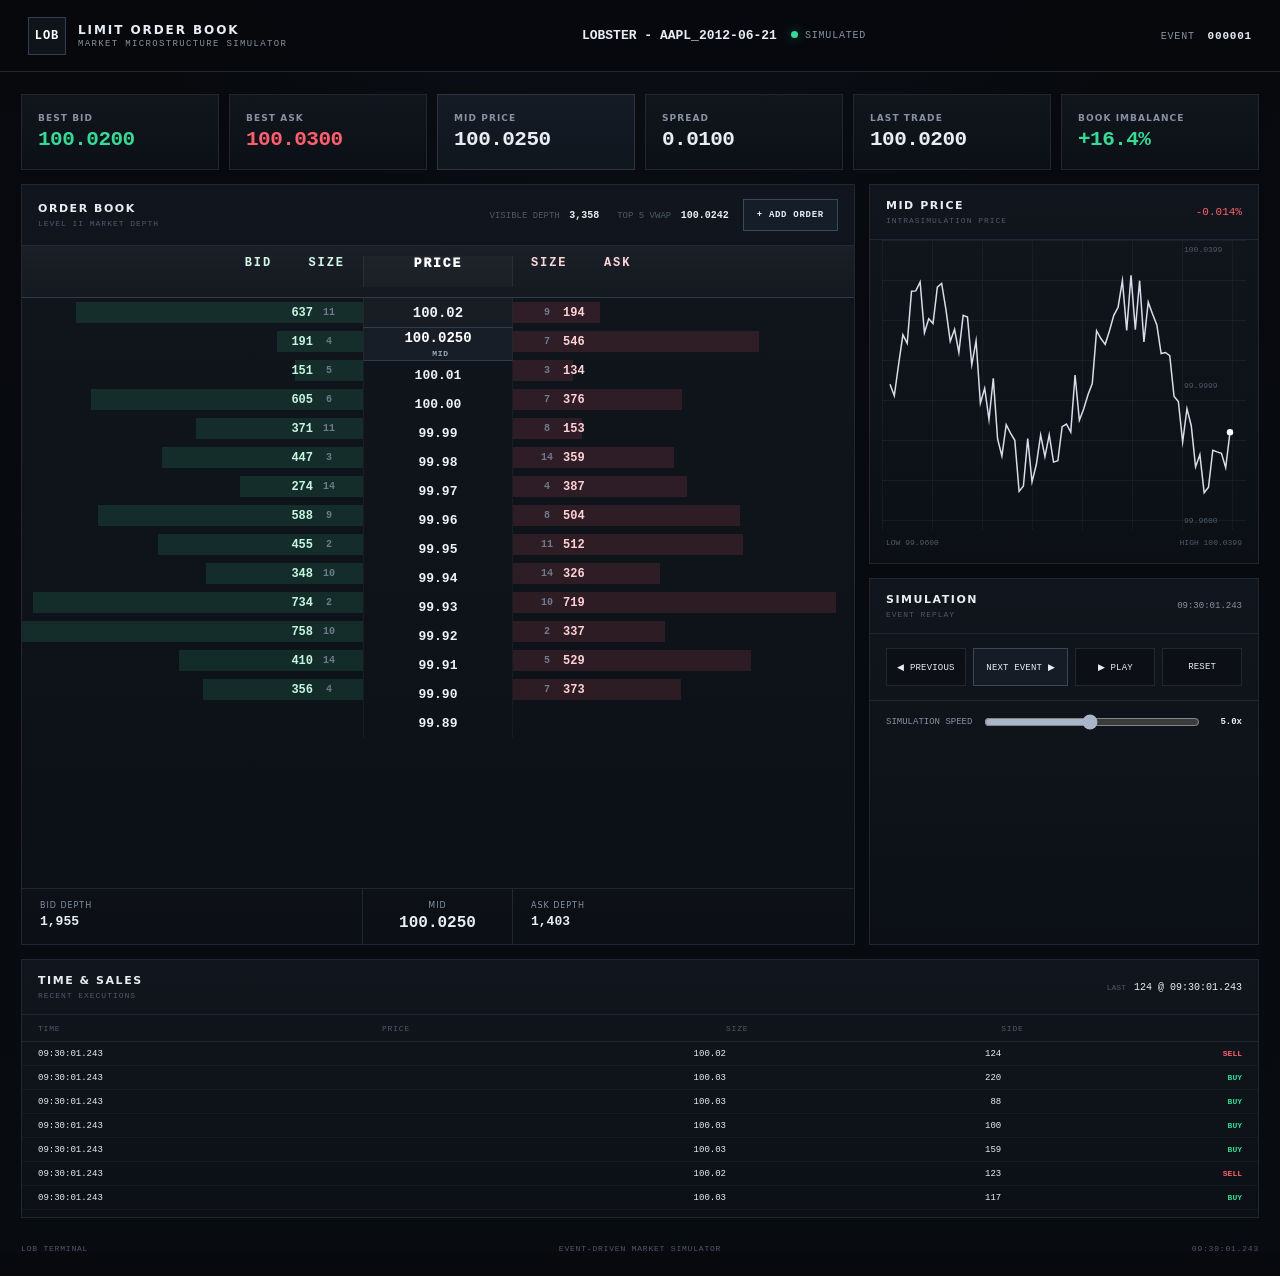
==== webSimulator/index.html @ 23d43f03 "update website" ====
<!DOCTYPE html>
<html lang="en">
<head>
  <meta charset="UTF-8">
  <meta name="viewport" content="width=device-width, initial-scale=1.0">
  <title>LOB Terminal</title>
  <link rel="stylesheet" href="style.css">
</head>
<body>
<div class="app-shell">
  <header class="topbar">
    <div class="brand-block">
      <div class="brand-mark">LOB</div>
      <div>
        <div class="brand-title">LIMIT ORDER BOOK</div>
        <div class="brand-subtitle">MARKET MICROSTRUCTURE SIMULATOR</div>
      </div>
    </div>
    <div class="market-selector">
      <span class="market-symbol">LOBSTER - AAPL_2012-06-21</span>
      <span class="market-status"><span class="status-dot"></span>SIMULATED</span>
    </div>
    <div class="top-actions">
      <span class="event-indicator">EVENT <strong id="eventId">000001</strong></span>
    </div>
  </header>

  <main class="main-grid">
    <section class="hero-metrics">
      <div class="metric-card"><span class="metric-label">BEST BID</span><strong id="bestBid" class="bid-text">--</strong></div>
      <div class="metric-card"><span class="metric-label">BEST ASK</span><strong id="bestAsk" class="ask-text">--</strong></div>
      <div class="metric-card featured"><span class="metric-label">MID PRICE</span><strong id="midPrice">--</strong></div>
      <div class="metric-card"><span class="metric-label">SPREAD</span><strong id="spread">--</strong></div>
      <div class="metric-card"><span class="metric-label">LAST TRADE</span><strong id="lastTrade">--</strong></div>
      <div class="metric-card"><span class="metric-label">BOOK IMBALANCE</span><strong id="imbalance">--</strong></div>
    </section>

    <section class="book-panel panel">
      <div class="panel-header">
        <div>
          <h2>ORDER BOOK</h2>
          <span class="panel-caption">LEVEL II MARKET DEPTH</span>
        </div>
        <div class="book-header-actions">
          <div class="book-stats">
            <span>VISIBLE DEPTH <strong id="visibleDepth">--</strong></span>
            <span>TOP 5 VWAP <strong id="vwap">--</strong></span>
          </div>
          <button id="addOrderBtn" class="add-order-button" type="button">+ ADD ORDER</button>
        </div>
        <div id="orderForm" class="order-form hidden">
          <div class="order-form-header">
            <div>
              <h3>ADD LIMIT ORDER</h3>
              <span>PLACE A USER ORDER INTO THE BOOK</span>
            </div>
            <button id="closeOrderForm" class="close-order-button" type="button">×</button>
          </div>

          <div class="order-form-controls">
            <div class="order-side-toggle">
              <button id="buyOrderBtn" class="order-side-button buy active" type="button">BUY</button>
              <button id="sellOrderBtn" class="order-side-button sell" type="button">SELL</button>
            </div>

            <label class="order-field">
              <span>PRICE</span>
              <input id="orderPrice" type="number" min="0.01" step="0.01" placeholder="100.02">
            </label>

            <label class="order-field">
              <span>SIZE</span>
              <input id="orderSize" type="number" min="1" step="1" placeholder="100">
            </label>

            <button id="submitOrderBtn" class="submit-order-button buy" type="button">PLACE BUY ORDER</button>
          </div>

          <div id="orderFormMessage" class="order-form-message"></div>
        </div>
      </div>

      <div class="book-header-row">
        <div class="depth-header">BID&nbsp;&nbsp;&nbsp;&nbsp;SIZE</div>
        <div>PRICE</div>
        <div class="ask-header">SIZE&nbsp;&nbsp;&nbsp;&nbsp;ASK</div>
      </div>

      <div class="book-wrap">
        <div id="bidBook" class="book-side bid-side"></div>
        <div id="priceBook" class="price-column"></div>
        <div id="askBook" class="book-side ask-side"></div>
      </div>

      <div class="book-footer">
        <div><span>BID DEPTH</span><strong id="bidDepth">--</strong></div>
        <div class="mid-footer"><span>MID</span><strong id="bookMid">--</strong></div>
        <div><span>ASK DEPTH</span><strong id="askDepth">--</strong></div>
      </div>
    </section>

    <aside class="side-column">
      <section class="chart-panel panel">
        <div class="panel-header">
          <div>
            <h2>MID PRICE</h2>
            <span class="panel-caption">INTRASIMULATION PRICE</span>
          </div>
          <strong id="chartChange" class="chart-change">--</strong>
        </div>
        <div class="chart-area">
          <canvas id="priceChart"></canvas>
          <div id="yLabels" class="chart-y-labels"></div>
        </div>
        <div class="chart-footer">
          <span id="chartLow">LOW --</span>
          <span id="chartHigh">HIGH --</span>
        </div>
      </section>

      <section class="controls-panel panel">
        <div class="panel-header">
          <div>
            <h2>SIMULATION</h2>
            <span class="panel-caption">EVENT REPLAY</span>
          </div>
          <span id="simTime" class="sim-time">--:--:--.---</span>
        </div>
        <div class="control-row">
          <button id="previousEvent" class="control-btn">◀ PREVIOUS</button>
          <button id="nextEvent" class="control-btn primary">NEXT EVENT ▶</button>
          <button id="playButton" class="control-btn">▶ PLAY</button>
          <button id="resetButton" class="control-btn">RESET</button>
        </div>
        <div class="speed-row">
          <span>SIMULATION SPEED</span>
          <input id="speedSlider" type="range" min="0.25" max="10" step="0.25" value="5">
          <strong id="speedValue">5.0x</strong>
        </div>
      </section>
    </aside>

    <section class="tape-panel panel">
      <div class="panel-header">
        <div>
          <h2>TIME &amp; SALES</h2>
          <span class="panel-caption">RECENT EXECUTIONS</span>
        </div>
        <div class="last-trade"><span>LAST</span><strong id="lastTradeSize">--</strong></div>
      </div>
      <div class="tape-head"><span>TIME</span><span>PRICE</span><span>SIZE</span><span>SIDE</span></div>
      <div id="tapeBody" class="tape-body"></div>
    </section>
  </main>

  <footer class="footer">
    <span>LOB TERMINAL</span>
    <span>EVENT-DRIVEN MARKET SIMULATOR</span>
    <span id="footerTime">--</span>
  </footer>
</div>
<script src="app.js"></script>
</body>
</html>
---- webSimulator/style.css ----
:root{
  --bg:#07090d;--panel:#0d1118;--panel-2:#10151d;--border:#202733;--text:#e8edf4;--muted:#8791a2;--faint:#4f5968;
  --green:#38d996;--green-soft:rgba(56,217,150,.12);--red:#ff5f6d;--red-soft:rgba(255,95,109,.12);
  --font-ui:Inter,system-ui,-apple-system,BlinkMacSystemFont,"Segoe UI",sans-serif;--font-mono:"JetBrains Mono",Consolas,monospace;
}
*{box-sizing:border-box}html,body{min-height:100%}body{margin:0;background:var(--bg);color:var(--text);font-family:var(--font-ui)}button,input{font:inherit}button{cursor:pointer;color:inherit}
.app-shell{min-height:100vh;background:radial-gradient(circle at 50% -20%,rgba(75,105,145,.10),transparent 35%),linear-gradient(180deg,#07090d 0%,#080b10 100%)}
.topbar{height:72px;border-bottom:1px solid var(--border);display:flex;align-items:center;justify-content:space-between;padding:0 28px;background:rgba(7,9,13,.94);backdrop-filter:blur(16px);position:sticky;top:0;z-index:20}
.brand-block,.market-selector,.top-actions{display:flex;align-items:center}.brand-block{gap:12px}.brand-mark{width:38px;height:38px;border:1px solid #334052;display:grid;place-items:center;color:#fff;font-family:var(--font-mono);font-size:12px;font-weight:700;letter-spacing:.08em;background:#0f141b}
.brand-title{font-size:12px;font-weight:750;letter-spacing:.16em}.brand-subtitle{color:var(--muted);font-family:var(--font-mono);font-size:9px;letter-spacing:.15em;margin-top:2px}.market-selector{gap:14px}.market-symbol{font-family:var(--font-mono);font-size:13px;font-weight:650}.market-status{font:10px var(--font-mono);color:var(--muted);letter-spacing:.08em}.status-dot{width:7px;height:7px;display:inline-block;border-radius:50%;background:var(--green);margin-right:7px;box-shadow:0 0 12px rgba(56,217,150,.45)}
.event-indicator{font:10px var(--font-mono);color:var(--muted);letter-spacing:.08em}.event-indicator strong{color:var(--text);margin-left:6px;font-size:11px}
.main-grid{width:min(1660px,calc(100% - 42px));margin:22px auto 26px;display:grid;grid-template-columns:minmax(0,1.65fr) minmax(390px,.75fr);gap:14px}.hero-metrics{grid-column:1/-1;display:grid;grid-template-columns:repeat(6,1fr);gap:10px}
.panel,.metric-card{background:linear-gradient(180deg,rgba(17,22,30,.98),rgba(12,16,22,.98));border:1px solid var(--border)}.metric-card{min-height:76px;padding:13px 16px;display:flex;flex-direction:column;justify-content:center}.metric-card.featured{background:linear-gradient(180deg,#141b25,#10161e);border-color:#2b3544}
.metric-label{font-size:9px;color:var(--muted);letter-spacing:.12em;font-weight:650}.metric-card strong{font:700 21px var(--font-mono);margin-top:5px;letter-spacing:-.025em}.bid-text{color:var(--green)}.ask-text{color:var(--red)}
.panel-header{padding:14px 16px;border-bottom:1px solid var(--border);display:flex;align-items:center;justify-content:space-between}.panel-header h2{margin:0;font-size:11px;font-weight:750;letter-spacing:.14em}.panel-caption{display:block;color:var(--faint);font:8px var(--font-mono);letter-spacing:.12em;margin-top:4px}
.book-panel{min-height:720px}.book-stats{display:flex;gap:18px;font:9px var(--font-mono);color:var(--faint)}.book-stats strong{color:var(--text);font-size:10px;margin-left:4px}.book-header-row{display:grid;grid-template-columns:1fr 150px 1fr;padding:10px 18px;color:var(--faint);font:9px var(--font-mono);letter-spacing:.12em;text-align:center}.depth-header{text-align:right;padding-right:18px}.ask-header{text-align:left;padding-left:18px}
.book-wrap{display:grid;grid-template-columns:1fr 150px 1fr;height:590px;overflow:hidden}.book-side,.price-column{display:flex;flex-direction:column}.book-row,.price-row{height:29px;display:grid;align-items:center;font-family:var(--font-mono);font-size:12px;font-weight:650;position:relative}.book-row{grid-template-columns:1fr 32px;padding:0 18px}.ask-side .book-row{grid-template-columns:32px 1fr;padding:0 18px}.book-row .volume,.book-row .count,.price-row{z-index:2}.book-row .bar{position:absolute;top:4px;bottom:4px;opacity:.13}.bid-side .bar{right:0;background:var(--green)}.ask-side .bar{left:0;background:var(--red)}.bid-side .volume{color:#c6f5df;text-align:right;font-weight:750}.ask-side .volume{color:#ffd1d5;text-align:left;font-weight:750}.bid-side .count,.ask-side .count{color:#6f7a8b;font-size:10px;text-align:center}.price-row{grid-template-columns:1fr;text-align:center;border-left:1px solid rgba(255,255,255,.045);border-right:1px solid rgba(255,255,255,.045);color:#eef2f7;font-size:13px;font-weight:800}.price-row.inside{background:rgba(255,255,255,.035);font-size:14px}.price-row.mid{height:34px;background:#171e28;border-top:1px solid #303b4c;border-bottom:1px solid #303b4c;color:#fff;font-size:14px}.mid-price-tag{color:#9ba6b8;font-size:8px;margin-left:5px;letter-spacing:.08em}
.book-footer{display:grid;grid-template-columns:1fr 150px 1fr;border-top:1px solid var(--border)}.book-footer>div{padding:12px 18px;display:flex;flex-direction:column;gap:4px;border-right:1px solid var(--border)}.book-footer>div:last-child{border:0}.book-footer span{font-size:8px;color:var(--muted);letter-spacing:.12em}.book-footer strong{font:700 13px var(--font-mono)}.mid-footer{text-align:center;align-items:center}.mid-footer strong{font-size:16px}
.side-column{display:grid;grid-template-rows:380px auto;gap:14px}.chart-area{height:290px;position:relative;background-image:linear-gradient(rgba(255,255,255,.045) 1px,transparent 1px),linear-gradient(90deg,rgba(255,255,255,.045) 1px,transparent 1px);background-size:50px 40px;margin:0 12px}.chart-area canvas{width:100%;height:100%;display:block}.chart-y-labels{position:absolute;right:0;top:5px;bottom:5px;width:62px;display:flex;flex-direction:column;justify-content:space-between;color:var(--faint);font:8px var(--font-mono);pointer-events:none}.chart-footer{padding:8px 16px 11px;display:flex;justify-content:space-between;color:var(--faint);font:8px var(--font-mono)}.chart-change{font:11px var(--font-mono)}
.controls-panel .control-row{padding:14px 16px;display:grid;grid-template-columns:1fr 1.2fr 1fr 1fr;gap:7px}.control-btn{height:38px;padding:0 10px;border:1px solid var(--border);background:#0c1016;font:9px var(--font-mono);letter-spacing:.02em}.control-btn.primary{border-color:#3a4658;background:#151c26}.control-btn:hover{background:#151b24}.speed-row{padding:11px 16px 14px;display:flex;align-items:center;gap:10px;border-top:1px solid var(--border);font:9px var(--font-mono);color:var(--muted)}.speed-row input{flex:1;accent-color:#a9b5c8}.speed-row strong{color:var(--text);width:30px;text-align:right}.sim-time{font:9px var(--font-mono);color:var(--muted)}
.tape-panel{grid-column:1/-1;overflow:hidden}.tape-head,.tape-row{display:grid;grid-template-columns:1fr 1fr .8fr .7fr;padding:0 16px;align-items:center}.tape-head{height:27px;color:var(--faint);font:8px var(--font-mono);letter-spacing:.1em;border-bottom:1px solid var(--border)}.tape-body{height:175px;overflow:hidden}.tape-row{height:24px;font:9px var(--font-mono);border-bottom:1px solid rgba(255,255,255,.035)}.tape-row span:nth-child(2),.tape-row span:nth-child(3),.tape-row span:nth-child(4){text-align:right}.tape-side{font-size:8px;font-weight:700}.trade-up{color:var(--green)}.trade-down{color:var(--red)}.last-trade{display:flex;align-items:center;gap:8px;font:8px var(--font-mono);color:var(--faint)}.last-trade strong{font:10px var(--font-mono);color:var(--text)}
.footer{width:min(1660px,calc(100% - 42px));margin:0 auto 22px;display:flex;justify-content:space-between;color:var(--faint);font:8px var(--font-mono);letter-spacing:.1em}
@media(max-width:1100px){.main-grid{grid-template-columns:1fr}.side-column{grid-column:1}.book-panel{grid-column:1}.hero-metrics{grid-template-columns:repeat(3,1fr)}.market-selector{display:none}.tape-panel{grid-column:1/-1}}@media(max-width:720px){.topbar{padding:0 13px}.top-actions{display:none}.main-grid{width:calc(100% - 18px);margin-top:9px}.hero-metrics{grid-template-columns:repeat(2,1fr)}.book-wrap{grid-template-columns:1fr 110px 1fr;height:510px}.book-header-row{grid-template-columns:1fr 110px 1fr}.book-footer{grid-template-columns:1fr 110px 1fr}.book-stats{display:none}.side-column{grid-template-rows:auto auto}.controls-panel .control-row{grid-template-columns:1fr 1fr}.footer{width:calc(100% - 18px);gap:8px;flex-wrap:wrap}.brand-subtitle{display:none}}


/* =========================
   USER ORDER ENTRY
   ========================= */
.book-header-actions{display:flex;align-items:center;gap:14px}.add-order-button{height:32px;padding:0 13px;border:1px solid #3b495b;background:#151d28;color:#e8edf4;font-family:var(--font-mono);font-size:9px;font-weight:850;letter-spacing:.08em}.add-order-button:hover{background:#1b2633;border-color:#5a6a7e}.order-form{border-bottom:1px solid var(--border);background:#0b1017}.order-form.hidden{display:none}.order-form-header{display:flex;align-items:center;justify-content:space-between;padding:12px 16px;border-bottom:1px solid rgba(255,255,255,.04)}.order-form-header h3{margin:0;color:#f0f3f7;font-family:var(--font-mono);font-size:10px;font-weight:850;letter-spacing:.14em}.order-form-header span{display:block;margin-top:4px;color:var(--faint);font-family:var(--font-mono);font-size:7px;letter-spacing:.1em}.close-order-button{width:28px;height:28px;border:1px solid var(--border);background:#0c1016;color:var(--muted);font-size:18px;line-height:1}.close-order-button:hover{background:#151b24;color:var(--text)}.order-form-controls{display:grid;grid-template-columns:1.2fr .9fr .9fr 1.35fr;align-items:end;gap:8px;padding:12px 16px}.order-side-toggle{display:grid;grid-template-columns:1fr 1fr;gap:6px}.order-side-button{height:38px;border:1px solid var(--border);background:#0c1016;font-family:var(--font-mono);font-size:8px;font-weight:850;letter-spacing:.05em}.order-side-button.buy.active{color:var(--green);border-color:rgba(56,217,150,.4);background:rgba(56,217,150,.08)}.order-side-button.sell.active{color:var(--red);border-color:rgba(255,95,109,.4);background:rgba(255,95,109,.08)}.order-field{display:flex;flex-direction:column;gap:5px}.order-field span{color:var(--muted);font-family:var(--font-mono);font-size:7px;font-weight:750;letter-spacing:.12em}.order-field input{height:38px;width:100%;padding:0 10px;border:1px solid var(--border);background:#080c12;color:var(--text);font-family:var(--font-mono);font-size:11px;font-weight:700;outline:none}.order-field input:focus{border-color:#4a596d}.order-field input::placeholder{color:#4d5867}.submit-order-button{height:38px;border:1px solid var(--border);font-family:var(--font-mono);font-size:8px;font-weight:850;letter-spacing:.07em}.submit-order-button.buy{color:var(--green);border-color:rgba(56,217,150,.35);background:rgba(56,217,150,.07)}.submit-order-button.sell{color:var(--red);border-color:rgba(255,95,109,.35);background:rgba(255,95,109,.07)}.submit-order-button:hover{filter:brightness(1.15)}.order-form-message{min-height:22px;padding:0 16px 10px;font-family:var(--font-mono);font-size:8px}.order-form-message.error{color:var(--red)}.order-form-message.success{color:var(--green)}

/* =========================
   ORDER BOOK SCROLLBAR
   ========================= */
.book-wrap{overflow-y:auto;overflow-x:hidden;scrollbar-width:thin;scrollbar-color:#3b4655 #090d13}.book-wrap::-webkit-scrollbar{width:7px}.book-wrap::-webkit-scrollbar-track{background:#090d13}.book-wrap::-webkit-scrollbar-thumb{background:#3b4655;border-radius:4px}.book-wrap::-webkit-scrollbar-thumb:hover{background:#566477}

/* stronger order-book headings */
.book-header-row{min-height:52px;background:linear-gradient(180deg,rgba(255,255,255,.045),rgba(255,255,255,.018));border-bottom:1px solid #303a49;color:#d7dee8;font-size:12px;font-weight:900;letter-spacing:.16em;text-shadow:0 0 8px rgba(255,255,255,.08)}.book-header-row>div:nth-child(2){color:#fff;font-size:13px;font-weight:950;background:rgba(255,255,255,.025);border-left:1px solid rgba(255,255,255,.055);border-right:1px solid rgba(255,255,255,.055)}.depth-header{color:#d5f7e8;font-weight:900}.ask-header{color:#ffd7da;font-weight:900}
@media(max-width:720px){.book-header-actions{gap:7px}.book-stats{display:none}.order-form-controls{grid-template-columns:1fr 1fr}.submit-order-button{grid-column:1/-1}.book-wrap{height:510px}}
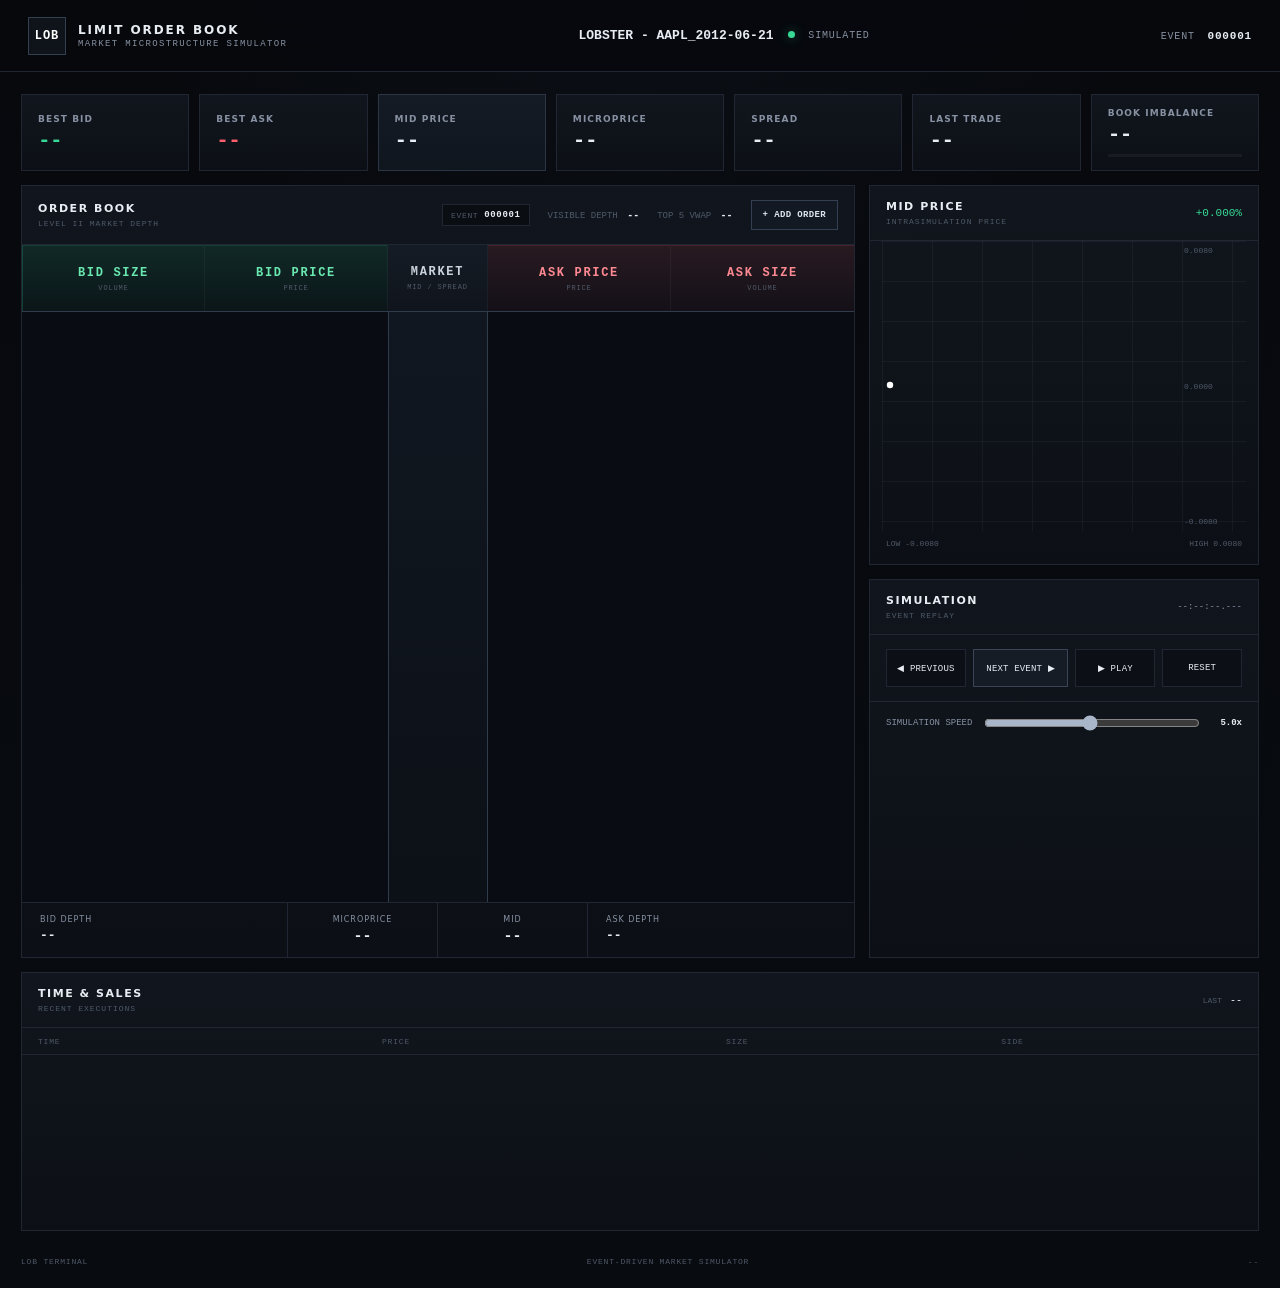
==== commit 00c2d670: "update web simulator" ====
--- a/webSimulator/index.html
+++ b/webSimulator/index.html
@@ -1,164 +1,776 @@
 <!DOCTYPE html>
 <html lang="en">
+
 <head>
-  <meta charset="UTF-8">
-  <meta name="viewport" content="width=device-width, initial-scale=1.0">
-  <title>LOB Terminal</title>
-  <link rel="stylesheet" href="style.css">
+    <meta charset="UTF-8">
+    <meta name="viewport" content="width=device-width, initial-scale=1.0">
+
+    <title>LOB Terminal</title>
+
+    <link rel="stylesheet" href="style.css">
 </head>
+
 <body>
+
 <div class="app-shell">
-  <header class="topbar">
-    <div class="brand-block">
-      <div class="brand-mark">LOB</div>
-      <div>
-        <div class="brand-title">LIMIT ORDER BOOK</div>
-        <div class="brand-subtitle">MARKET MICROSTRUCTURE SIMULATOR</div>
-      </div>
-    </div>
-    <div class="market-selector">
-      <span class="market-symbol">LOBSTER - AAPL_2012-06-21</span>
-      <span class="market-status"><span class="status-dot"></span>SIMULATED</span>
-    </div>
-    <div class="top-actions">
-      <span class="event-indicator">EVENT <strong id="eventId">000001</strong></span>
-    </div>
-  </header>
-
-  <main class="main-grid">
-    <section class="hero-metrics">
-      <div class="metric-card"><span class="metric-label">BEST BID</span><strong id="bestBid" class="bid-text">--</strong></div>
-      <div class="metric-card"><span class="metric-label">BEST ASK</span><strong id="bestAsk" class="ask-text">--</strong></div>
-      <div class="metric-card featured"><span class="metric-label">MID PRICE</span><strong id="midPrice">--</strong></div>
-      <div class="metric-card"><span class="metric-label">SPREAD</span><strong id="spread">--</strong></div>
-      <div class="metric-card"><span class="metric-label">LAST TRADE</span><strong id="lastTrade">--</strong></div>
-      <div class="metric-card"><span class="metric-label">BOOK IMBALANCE</span><strong id="imbalance">--</strong></div>
-    </section>
-
-    <section class="book-panel panel">
-      <div class="panel-header">
-        <div>
-          <h2>ORDER BOOK</h2>
-          <span class="panel-caption">LEVEL II MARKET DEPTH</span>
+
+    <!-- =========================
+         TOP BAR
+    ========================== -->
+
+    <header class="topbar">
+
+        <div class="brand-block">
+
+            <div class="brand-mark">
+                LOB
+            </div>
+
+            <div>
+                <div class="brand-title">
+                    LIMIT ORDER BOOK
+                </div>
+
+                <div class="brand-subtitle">
+                    MARKET MICROSTRUCTURE SIMULATOR
+                </div>
+            </div>
+
         </div>
-        <div class="book-header-actions">
-          <div class="book-stats">
-            <span>VISIBLE DEPTH <strong id="visibleDepth">--</strong></span>
-            <span>TOP 5 VWAP <strong id="vwap">--</strong></span>
-          </div>
-          <button id="addOrderBtn" class="add-order-button" type="button">+ ADD ORDER</button>
+
+
+        <div class="market-selector">
+
+            <span class="market-symbol">
+                LOBSTER - AAPL_2012-06-21
+            </span>
+
+            <span class="market-status">
+                <span class="status-dot"></span>
+                SIMULATED
+            </span>
+
         </div>
-        <div id="orderForm" class="order-form hidden">
-          <div class="order-form-header">
-            <div>
-              <h3>ADD LIMIT ORDER</h3>
-              <span>PLACE A USER ORDER INTO THE BOOK</span>
-            </div>
-            <button id="closeOrderForm" class="close-order-button" type="button">×</button>
-          </div>
-
-          <div class="order-form-controls">
-            <div class="order-side-toggle">
-              <button id="buyOrderBtn" class="order-side-button buy active" type="button">BUY</button>
-              <button id="sellOrderBtn" class="order-side-button sell" type="button">SELL</button>
-            </div>
-
-            <label class="order-field">
-              <span>PRICE</span>
-              <input id="orderPrice" type="number" min="0.01" step="0.01" placeholder="100.02">
-            </label>
-
-            <label class="order-field">
-              <span>SIZE</span>
-              <input id="orderSize" type="number" min="1" step="1" placeholder="100">
-            </label>
-
-            <button id="submitOrderBtn" class="submit-order-button buy" type="button">PLACE BUY ORDER</button>
-          </div>
-
-          <div id="orderFormMessage" class="order-form-message"></div>
+
+
+        <div class="top-actions">
+
+            <span class="event-indicator">
+                EVENT
+                <strong id="eventId">000001</strong>
+            </span>
+
         </div>
-      </div>
-
-      <div class="book-header-row">
-        <div class="depth-header">BID&nbsp;&nbsp;&nbsp;&nbsp;SIZE</div>
-        <div>PRICE</div>
-        <div class="ask-header">SIZE&nbsp;&nbsp;&nbsp;&nbsp;ASK</div>
-      </div>
-
-      <div class="book-wrap">
-        <div id="bidBook" class="book-side bid-side"></div>
-        <div id="priceBook" class="price-column"></div>
-        <div id="askBook" class="book-side ask-side"></div>
-      </div>
-
-      <div class="book-footer">
-        <div><span>BID DEPTH</span><strong id="bidDepth">--</strong></div>
-        <div class="mid-footer"><span>MID</span><strong id="bookMid">--</strong></div>
-        <div><span>ASK DEPTH</span><strong id="askDepth">--</strong></div>
-      </div>
-    </section>
-
-    <aside class="side-column">
-      <section class="chart-panel panel">
-        <div class="panel-header">
-          <div>
-            <h2>MID PRICE</h2>
-            <span class="panel-caption">INTRASIMULATION PRICE</span>
-          </div>
-          <strong id="chartChange" class="chart-change">--</strong>
-        </div>
-        <div class="chart-area">
-          <canvas id="priceChart"></canvas>
-          <div id="yLabels" class="chart-y-labels"></div>
-        </div>
-        <div class="chart-footer">
-          <span id="chartLow">LOW --</span>
-          <span id="chartHigh">HIGH --</span>
-        </div>
-      </section>
-
-      <section class="controls-panel panel">
-        <div class="panel-header">
-          <div>
-            <h2>SIMULATION</h2>
-            <span class="panel-caption">EVENT REPLAY</span>
-          </div>
-          <span id="simTime" class="sim-time">--:--:--.---</span>
-        </div>
-        <div class="control-row">
-          <button id="previousEvent" class="control-btn">◀ PREVIOUS</button>
-          <button id="nextEvent" class="control-btn primary">NEXT EVENT ▶</button>
-          <button id="playButton" class="control-btn">▶ PLAY</button>
-          <button id="resetButton" class="control-btn">RESET</button>
-        </div>
-        <div class="speed-row">
-          <span>SIMULATION SPEED</span>
-          <input id="speedSlider" type="range" min="0.25" max="10" step="0.25" value="5">
-          <strong id="speedValue">5.0x</strong>
-        </div>
-      </section>
-    </aside>
-
-    <section class="tape-panel panel">
-      <div class="panel-header">
-        <div>
-          <h2>TIME &amp; SALES</h2>
-          <span class="panel-caption">RECENT EXECUTIONS</span>
-        </div>
-        <div class="last-trade"><span>LAST</span><strong id="lastTradeSize">--</strong></div>
-      </div>
-      <div class="tape-head"><span>TIME</span><span>PRICE</span><span>SIZE</span><span>SIDE</span></div>
-      <div id="tapeBody" class="tape-body"></div>
-    </section>
-  </main>
-
-  <footer class="footer">
-    <span>LOB TERMINAL</span>
-    <span>EVENT-DRIVEN MARKET SIMULATOR</span>
-    <span id="footerTime">--</span>
-  </footer>
+
+    </header>
+
+
+    <!-- =========================
+         MAIN CONTENT
+    ========================== -->
+
+    <main class="main-grid">
+
+
+        <!-- =========================
+             MARKET METRICS
+        ========================== -->
+
+        <section class="hero-metrics">
+
+            <div class="metric-card">
+
+                <span class="metric-label">
+                    BEST BID
+                </span>
+
+                <strong id="bestBid" class="bid-text">
+                    --
+                </strong>
+
+            </div>
+
+
+            <div class="metric-card">
+
+                <span class="metric-label">
+                    BEST ASK
+                </span>
+
+                <strong id="bestAsk" class="ask-text">
+                    --
+                </strong>
+
+            </div>
+
+
+            <div class="metric-card featured">
+
+                <span class="metric-label">
+                    MID PRICE
+                </span>
+
+                <strong id="midPrice">
+                    --
+                </strong>
+
+            </div>
+
+
+            <div class="metric-card">
+
+                <span class="metric-label">
+                    MICROPRICE
+                </span>
+
+                <strong id="microPrice">
+                    --
+                </strong>
+
+            </div>
+
+
+            <div class="metric-card">
+
+                <span class="metric-label">
+                    SPREAD
+                </span>
+
+                <strong id="spread">
+                    --
+                </strong>
+
+            </div>
+
+
+            <div class="metric-card">
+
+                <span class="metric-label">
+                    LAST TRADE
+                </span>
+
+                <strong id="lastTrade">
+                    --
+                </strong>
+
+            </div>
+
+
+            <div class="metric-card imbalance-card">
+
+                <span class="metric-label">
+                    BOOK IMBALANCE
+                </span>
+
+                <strong id="imbalance">
+                    --
+                </strong>
+
+                <div class="imbalance-bar">
+
+                    <div
+                        id="imbalanceBidBar"
+                        class="imbalance-bid-bar">
+                    </div>
+
+                    <div
+                        id="imbalanceAskBar"
+                        class="imbalance-ask-bar">
+                    </div>
+
+                </div>
+
+            </div>
+
+        </section>
+
+
+
+        <!-- =========================
+             ORDER BOOK
+        ========================== -->
+
+        <section class="book-panel panel">
+
+
+            <div class="panel-header">
+
+                <div>
+
+                    <h2>
+                        ORDER BOOK
+                    </h2>
+
+                    <span class="panel-caption">
+                        LEVEL II MARKET DEPTH
+                    </span>
+
+                </div>
+
+
+                <div class="book-header-actions">
+
+                    <div class="book-event-display">
+
+                        <span>
+                            EVENT
+                        </span>
+
+                        <strong id="bookEventId">
+                            000001
+                        </strong>
+
+                    </div>
+
+
+                    <div class="book-stats">
+
+                        <span>
+                            VISIBLE DEPTH
+                            <strong id="visibleDepth">
+                                --
+                            </strong>
+                        </span>
+
+                        <span>
+                            TOP 5 VWAP
+                            <strong id="vwap">
+                                --
+                            </strong>
+                        </span>
+
+                    </div>
+
+
+                    <button
+                        id="addOrderBtn"
+                        class="add-order-button"
+                        type="button">
+
+                        + ADD ORDER
+
+                    </button>
+
+                </div>
+
+
+
+                <!-- =========================
+                     ORDER FORM
+                ========================== -->
+
+                <div
+                    id="orderForm"
+                    class="order-form hidden">
+
+                    <div class="order-form-header">
+
+                        <div>
+
+                            <h3>
+                                ADD LIMIT ORDER
+                            </h3>
+
+                            <span>
+                                PLACE A USER ORDER INTO THE BOOK
+                            </span>
+
+                        </div>
+
+
+                        <button
+                            id="closeOrderForm"
+                            class="close-order-button"
+                            type="button">
+
+                            ×
+
+                        </button>
+
+                    </div>
+
+
+
+                    <div class="order-form-controls">
+
+                        <div class="order-side-toggle">
+
+                            <button
+                                id="buyOrderBtn"
+                                class="order-side-button buy active"
+                                type="button">
+
+                                BUY
+
+                            </button>
+
+
+                            <button
+                                id="sellOrderBtn"
+                                class="order-side-button sell"
+                                type="button">
+
+                                SELL
+
+                            </button>
+
+                        </div>
+
+
+                        <label class="order-field">
+
+                            <span>
+                                PRICE
+                            </span>
+
+                            <input
+                                id="orderPrice"
+                                type="number"
+                                min="0.01"
+                                step="0.01"
+                                placeholder="100.02">
+
+                        </label>
+
+
+                        <label class="order-field">
+
+                            <span>
+                                SIZE
+                            </span>
+
+                            <input
+                                id="orderSize"
+                                type="number"
+                                min="1"
+                                step="1"
+                                placeholder="100">
+
+                        </label>
+
+
+                        <button
+                            id="submitOrderBtn"
+                            class="submit-order-button buy"
+                            type="button">
+
+                            PLACE BUY ORDER
+
+                        </button>
+
+                    </div>
+
+
+                    <div
+                        id="orderFormMessage"
+                        class="order-form-message">
+                    </div>
+
+                </div>
+
+            </div>
+
+
+
+            <!-- =========================
+                 ORDER BOOK HEADERS
+            ========================== -->
+
+            <div class="book-header-row">
+
+                <div class="bid-head">
+                    <span>BID SIZE</span>
+                    <small>VOLUME</small>
+                </div>
+
+
+                <div class="bid-price-head">
+                    <span>BID PRICE</span>
+                    <small>PRICE</small>
+                </div>
+
+
+                <div class="market-head">
+                    <span>MARKET</span>
+                    <small>MID / SPREAD</small>
+                </div>
+
+
+                <div class="ask-price-head">
+                    <span>ASK PRICE</span>
+                    <small>PRICE</small>
+                </div>
+
+
+                <div class="ask-head">
+                    <span>ASK SIZE</span>
+                    <small>VOLUME</small>
+                </div>
+
+            </div>
+
+
+
+            <!-- =========================
+                 ORDER BOOK BODY
+            ========================== -->
+
+            <div class="book-wrap">
+
+                <div
+                    id="bidBook"
+                    class="book-side bid-side">
+                </div>
+
+
+                <div
+                    id="bidPriceBook"
+                    class="price-column bid-price-column">
+                </div>
+
+
+                <div
+                    id="marketColumn"
+                    class="market-column">
+                </div>
+
+
+                <div
+                    id="askPriceBook"
+                    class="price-column ask-price-column">
+                </div>
+
+
+                <div
+                    id="askBook"
+                    class="book-side ask-side">
+                </div>
+
+            </div>
+
+
+
+            <!-- =========================
+                 ORDER BOOK FOOTER
+            ========================== -->
+
+            <div class="book-footer">
+
+                <div>
+
+                    <span>
+                        BID DEPTH
+                    </span>
+
+                    <strong id="bidDepth">
+                        --
+                    </strong>
+
+                </div>
+
+
+                <div class="mid-footer">
+
+                    <span>
+                        MICROPRICE
+                    </span>
+
+                    <strong id="bookMicroPrice">
+                        --
+                    </strong>
+
+                </div>
+
+
+                <div class="mid-footer">
+
+                    <span>
+                        MID
+                    </span>
+
+                    <strong id="bookMid">
+                        --
+                    </strong>
+
+                </div>
+
+
+                <div>
+
+                    <span>
+                        ASK DEPTH
+                    </span>
+
+                    <strong id="askDepth">
+                        --
+                    </strong>
+
+                </div>
+
+            </div>
+
+        </section>
+
+
+
+        <!-- =========================
+             RIGHT SIDE
+        ========================== -->
+
+        <aside class="side-column">
+
+
+            <!-- =========================
+                 PRICE CHART
+            ========================== -->
+
+            <section class="chart-panel panel">
+
+                <div class="panel-header">
+
+                    <div>
+
+                        <h2>
+                            MID PRICE
+                        </h2>
+
+                        <span class="panel-caption">
+                            INTRASIMULATION PRICE
+                        </span>
+
+                    </div>
+
+
+                    <strong
+                        id="chartChange"
+                        class="chart-change">
+
+                        --
+
+                    </strong>
+
+                </div>
+
+
+                <div class="chart-area">
+
+                    <canvas id="priceChart"></canvas>
+
+                    <div
+                        id="yLabels"
+                        class="chart-y-labels">
+                    </div>
+
+                </div>
+
+
+                <div class="chart-footer">
+
+                    <span id="chartLow">
+                        LOW --
+                    </span>
+
+                    <span id="chartHigh">
+                        HIGH --
+                    </span>
+
+                </div>
+
+            </section>
+
+
+
+            <!-- =========================
+                 SIMULATION CONTROLS
+            ========================== -->
+
+            <section class="controls-panel panel">
+
+                <div class="panel-header">
+
+                    <div>
+
+                        <h2>
+                            SIMULATION
+                        </h2>
+
+                        <span class="panel-caption">
+                            EVENT REPLAY
+                        </span>
+
+                    </div>
+
+
+                    <span
+                        id="simTime"
+                        class="sim-time">
+
+                        --:--:--.---
+
+                    </span>
+
+                </div>
+
+
+                <div class="control-row">
+
+                    <button
+                        id="previousEvent"
+                        class="control-btn">
+
+                        ◀ PREVIOUS
+
+                    </button>
+
+
+                    <button
+                        id="nextEvent"
+                        class="control-btn primary">
+
+                        NEXT EVENT ▶
+
+                    </button>
+
+
+                    <button
+                        id="playButton"
+                        class="control-btn">
+
+                        ▶ PLAY
+
+                    </button>
+
+
+                    <button
+                        id="resetButton"
+                        class="control-btn">
+
+                        RESET
+
+                    </button>
+
+                </div>
+
+
+                <div class="speed-row">
+
+                    <span>
+                        SIMULATION SPEED
+                    </span>
+
+                    <input
+                        id="speedSlider"
+                        type="range"
+                        min="0.25"
+                        max="10"
+                        step="0.25"
+                        value="5">
+
+                    <strong id="speedValue">
+                        5.0x
+                    </strong>
+
+                </div>
+
+            </section>
+
+        </aside>
+
+
+
+        <!-- =========================
+             TIME & SALES
+        ========================== -->
+
+        <section class="tape-panel panel">
+
+            <div class="panel-header">
+
+                <div>
+
+                    <h2>
+                        TIME &amp; SALES
+                    </h2>
+
+                    <span class="panel-caption">
+                        RECENT EXECUTIONS
+                    </span>
+
+                </div>
+
+
+                <div class="last-trade">
+
+                    <span>
+                        LAST
+                    </span>
+
+                    <strong id="lastTradeSize">
+                        --
+                    </strong>
+
+                </div>
+
+            </div>
+
+
+            <div class="tape-head">
+
+                <span>
+                    TIME
+                </span>
+
+                <span>
+                    PRICE
+                </span>
+
+                <span>
+                    SIZE
+                </span>
+
+                <span>
+                    SIDE
+                </span>
+
+            </div>
+
+
+            <div
+                id="tapeBody"
+                class="tape-body">
+            </div>
+
+        </section>
+
+    </main>
+
+
+
+    <!-- =========================
+         FOOTER
+    ========================== -->
+
+    <footer class="footer">
+
+        <span>
+            LOB TERMINAL
+        </span>
+
+        <span>
+            EVENT-DRIVEN MARKET SIMULATOR
+        </span>
+
+        <span id="footerTime">
+            --
+        </span>
+
+    </footer>
+
 </div>
+
+
 <script src="app.js"></script>
+
 </body>
-</html>
+
+</html>
--- a/webSimulator/style.css
+++ b/webSimulator/style.css
@@ -1,38 +1,1839 @@
-:root{
-  --bg:#07090d;--panel:#0d1118;--panel-2:#10151d;--border:#202733;--text:#e8edf4;--muted:#8791a2;--faint:#4f5968;
-  --green:#38d996;--green-soft:rgba(56,217,150,.12);--red:#ff5f6d;--red-soft:rgba(255,95,109,.12);
-  --font-ui:Inter,system-ui,-apple-system,BlinkMacSystemFont,"Segoe UI",sans-serif;--font-mono:"JetBrains Mono",Consolas,monospace;
-}
-*{box-sizing:border-box}html,body{min-height:100%}body{margin:0;background:var(--bg);color:var(--text);font-family:var(--font-ui)}button,input{font:inherit}button{cursor:pointer;color:inherit}
-.app-shell{min-height:100vh;background:radial-gradient(circle at 50% -20%,rgba(75,105,145,.10),transparent 35%),linear-gradient(180deg,#07090d 0%,#080b10 100%)}
-.topbar{height:72px;border-bottom:1px solid var(--border);display:flex;align-items:center;justify-content:space-between;padding:0 28px;background:rgba(7,9,13,.94);backdrop-filter:blur(16px);position:sticky;top:0;z-index:20}
-.brand-block,.market-selector,.top-actions{display:flex;align-items:center}.brand-block{gap:12px}.brand-mark{width:38px;height:38px;border:1px solid #334052;display:grid;place-items:center;color:#fff;font-family:var(--font-mono);font-size:12px;font-weight:700;letter-spacing:.08em;background:#0f141b}
-.brand-title{font-size:12px;font-weight:750;letter-spacing:.16em}.brand-subtitle{color:var(--muted);font-family:var(--font-mono);font-size:9px;letter-spacing:.15em;margin-top:2px}.market-selector{gap:14px}.market-symbol{font-family:var(--font-mono);font-size:13px;font-weight:650}.market-status{font:10px var(--font-mono);color:var(--muted);letter-spacing:.08em}.status-dot{width:7px;height:7px;display:inline-block;border-radius:50%;background:var(--green);margin-right:7px;box-shadow:0 0 12px rgba(56,217,150,.45)}
-.event-indicator{font:10px var(--font-mono);color:var(--muted);letter-spacing:.08em}.event-indicator strong{color:var(--text);margin-left:6px;font-size:11px}
-.main-grid{width:min(1660px,calc(100% - 42px));margin:22px auto 26px;display:grid;grid-template-columns:minmax(0,1.65fr) minmax(390px,.75fr);gap:14px}.hero-metrics{grid-column:1/-1;display:grid;grid-template-columns:repeat(6,1fr);gap:10px}
-.panel,.metric-card{background:linear-gradient(180deg,rgba(17,22,30,.98),rgba(12,16,22,.98));border:1px solid var(--border)}.metric-card{min-height:76px;padding:13px 16px;display:flex;flex-direction:column;justify-content:center}.metric-card.featured{background:linear-gradient(180deg,#141b25,#10161e);border-color:#2b3544}
-.metric-label{font-size:9px;color:var(--muted);letter-spacing:.12em;font-weight:650}.metric-card strong{font:700 21px var(--font-mono);margin-top:5px;letter-spacing:-.025em}.bid-text{color:var(--green)}.ask-text{color:var(--red)}
-.panel-header{padding:14px 16px;border-bottom:1px solid var(--border);display:flex;align-items:center;justify-content:space-between}.panel-header h2{margin:0;font-size:11px;font-weight:750;letter-spacing:.14em}.panel-caption{display:block;color:var(--faint);font:8px var(--font-mono);letter-spacing:.12em;margin-top:4px}
-.book-panel{min-height:720px}.book-stats{display:flex;gap:18px;font:9px var(--font-mono);color:var(--faint)}.book-stats strong{color:var(--text);font-size:10px;margin-left:4px}.book-header-row{display:grid;grid-template-columns:1fr 150px 1fr;padding:10px 18px;color:var(--faint);font:9px var(--font-mono);letter-spacing:.12em;text-align:center}.depth-header{text-align:right;padding-right:18px}.ask-header{text-align:left;padding-left:18px}
-.book-wrap{display:grid;grid-template-columns:1fr 150px 1fr;height:590px;overflow:hidden}.book-side,.price-column{display:flex;flex-direction:column}.book-row,.price-row{height:29px;display:grid;align-items:center;font-family:var(--font-mono);font-size:12px;font-weight:650;position:relative}.book-row{grid-template-columns:1fr 32px;padding:0 18px}.ask-side .book-row{grid-template-columns:32px 1fr;padding:0 18px}.book-row .volume,.book-row .count,.price-row{z-index:2}.book-row .bar{position:absolute;top:4px;bottom:4px;opacity:.13}.bid-side .bar{right:0;background:var(--green)}.ask-side .bar{left:0;background:var(--red)}.bid-side .volume{color:#c6f5df;text-align:right;font-weight:750}.ask-side .volume{color:#ffd1d5;text-align:left;font-weight:750}.bid-side .count,.ask-side .count{color:#6f7a8b;font-size:10px;text-align:center}.price-row{grid-template-columns:1fr;text-align:center;border-left:1px solid rgba(255,255,255,.045);border-right:1px solid rgba(255,255,255,.045);color:#eef2f7;font-size:13px;font-weight:800}.price-row.inside{background:rgba(255,255,255,.035);font-size:14px}.price-row.mid{height:34px;background:#171e28;border-top:1px solid #303b4c;border-bottom:1px solid #303b4c;color:#fff;font-size:14px}.mid-price-tag{color:#9ba6b8;font-size:8px;margin-left:5px;letter-spacing:.08em}
-.book-footer{display:grid;grid-template-columns:1fr 150px 1fr;border-top:1px solid var(--border)}.book-footer>div{padding:12px 18px;display:flex;flex-direction:column;gap:4px;border-right:1px solid var(--border)}.book-footer>div:last-child{border:0}.book-footer span{font-size:8px;color:var(--muted);letter-spacing:.12em}.book-footer strong{font:700 13px var(--font-mono)}.mid-footer{text-align:center;align-items:center}.mid-footer strong{font-size:16px}
-.side-column{display:grid;grid-template-rows:380px auto;gap:14px}.chart-area{height:290px;position:relative;background-image:linear-gradient(rgba(255,255,255,.045) 1px,transparent 1px),linear-gradient(90deg,rgba(255,255,255,.045) 1px,transparent 1px);background-size:50px 40px;margin:0 12px}.chart-area canvas{width:100%;height:100%;display:block}.chart-y-labels{position:absolute;right:0;top:5px;bottom:5px;width:62px;display:flex;flex-direction:column;justify-content:space-between;color:var(--faint);font:8px var(--font-mono);pointer-events:none}.chart-footer{padding:8px 16px 11px;display:flex;justify-content:space-between;color:var(--faint);font:8px var(--font-mono)}.chart-change{font:11px var(--font-mono)}
-.controls-panel .control-row{padding:14px 16px;display:grid;grid-template-columns:1fr 1.2fr 1fr 1fr;gap:7px}.control-btn{height:38px;padding:0 10px;border:1px solid var(--border);background:#0c1016;font:9px var(--font-mono);letter-spacing:.02em}.control-btn.primary{border-color:#3a4658;background:#151c26}.control-btn:hover{background:#151b24}.speed-row{padding:11px 16px 14px;display:flex;align-items:center;gap:10px;border-top:1px solid var(--border);font:9px var(--font-mono);color:var(--muted)}.speed-row input{flex:1;accent-color:#a9b5c8}.speed-row strong{color:var(--text);width:30px;text-align:right}.sim-time{font:9px var(--font-mono);color:var(--muted)}
-.tape-panel{grid-column:1/-1;overflow:hidden}.tape-head,.tape-row{display:grid;grid-template-columns:1fr 1fr .8fr .7fr;padding:0 16px;align-items:center}.tape-head{height:27px;color:var(--faint);font:8px var(--font-mono);letter-spacing:.1em;border-bottom:1px solid var(--border)}.tape-body{height:175px;overflow:hidden}.tape-row{height:24px;font:9px var(--font-mono);border-bottom:1px solid rgba(255,255,255,.035)}.tape-row span:nth-child(2),.tape-row span:nth-child(3),.tape-row span:nth-child(4){text-align:right}.tape-side{font-size:8px;font-weight:700}.trade-up{color:var(--green)}.trade-down{color:var(--red)}.last-trade{display:flex;align-items:center;gap:8px;font:8px var(--font-mono);color:var(--faint)}.last-trade strong{font:10px var(--font-mono);color:var(--text)}
-.footer{width:min(1660px,calc(100% - 42px));margin:0 auto 22px;display:flex;justify-content:space-between;color:var(--faint);font:8px var(--font-mono);letter-spacing:.1em}
-@media(max-width:1100px){.main-grid{grid-template-columns:1fr}.side-column{grid-column:1}.book-panel{grid-column:1}.hero-metrics{grid-template-columns:repeat(3,1fr)}.market-selector{display:none}.tape-panel{grid-column:1/-1}}@media(max-width:720px){.topbar{padding:0 13px}.top-actions{display:none}.main-grid{width:calc(100% - 18px);margin-top:9px}.hero-metrics{grid-template-columns:repeat(2,1fr)}.book-wrap{grid-template-columns:1fr 110px 1fr;height:510px}.book-header-row{grid-template-columns:1fr 110px 1fr}.book-footer{grid-template-columns:1fr 110px 1fr}.book-stats{display:none}.side-column{grid-template-rows:auto auto}.controls-panel .control-row{grid-template-columns:1fr 1fr}.footer{width:calc(100% - 18px);gap:8px;flex-wrap:wrap}.brand-subtitle{display:none}}
-
-
-/* =========================
-   USER ORDER ENTRY
-   ========================= */
-.book-header-actions{display:flex;align-items:center;gap:14px}.add-order-button{height:32px;padding:0 13px;border:1px solid #3b495b;background:#151d28;color:#e8edf4;font-family:var(--font-mono);font-size:9px;font-weight:850;letter-spacing:.08em}.add-order-button:hover{background:#1b2633;border-color:#5a6a7e}.order-form{border-bottom:1px solid var(--border);background:#0b1017}.order-form.hidden{display:none}.order-form-header{display:flex;align-items:center;justify-content:space-between;padding:12px 16px;border-bottom:1px solid rgba(255,255,255,.04)}.order-form-header h3{margin:0;color:#f0f3f7;font-family:var(--font-mono);font-size:10px;font-weight:850;letter-spacing:.14em}.order-form-header span{display:block;margin-top:4px;color:var(--faint);font-family:var(--font-mono);font-size:7px;letter-spacing:.1em}.close-order-button{width:28px;height:28px;border:1px solid var(--border);background:#0c1016;color:var(--muted);font-size:18px;line-height:1}.close-order-button:hover{background:#151b24;color:var(--text)}.order-form-controls{display:grid;grid-template-columns:1.2fr .9fr .9fr 1.35fr;align-items:end;gap:8px;padding:12px 16px}.order-side-toggle{display:grid;grid-template-columns:1fr 1fr;gap:6px}.order-side-button{height:38px;border:1px solid var(--border);background:#0c1016;font-family:var(--font-mono);font-size:8px;font-weight:850;letter-spacing:.05em}.order-side-button.buy.active{color:var(--green);border-color:rgba(56,217,150,.4);background:rgba(56,217,150,.08)}.order-side-button.sell.active{color:var(--red);border-color:rgba(255,95,109,.4);background:rgba(255,95,109,.08)}.order-field{display:flex;flex-direction:column;gap:5px}.order-field span{color:var(--muted);font-family:var(--font-mono);font-size:7px;font-weight:750;letter-spacing:.12em}.order-field input{height:38px;width:100%;padding:0 10px;border:1px solid var(--border);background:#080c12;color:var(--text);font-family:var(--font-mono);font-size:11px;font-weight:700;outline:none}.order-field input:focus{border-color:#4a596d}.order-field input::placeholder{color:#4d5867}.submit-order-button{height:38px;border:1px solid var(--border);font-family:var(--font-mono);font-size:8px;font-weight:850;letter-spacing:.07em}.submit-order-button.buy{color:var(--green);border-color:rgba(56,217,150,.35);background:rgba(56,217,150,.07)}.submit-order-button.sell{color:var(--red);border-color:rgba(255,95,109,.35);background:rgba(255,95,109,.07)}.submit-order-button:hover{filter:brightness(1.15)}.order-form-message{min-height:22px;padding:0 16px 10px;font-family:var(--font-mono);font-size:8px}.order-form-message.error{color:var(--red)}.order-form-message.success{color:var(--green)}
-
-/* =========================
-   ORDER BOOK SCROLLBAR
-   ========================= */
-.book-wrap{overflow-y:auto;overflow-x:hidden;scrollbar-width:thin;scrollbar-color:#3b4655 #090d13}.book-wrap::-webkit-scrollbar{width:7px}.book-wrap::-webkit-scrollbar-track{background:#090d13}.book-wrap::-webkit-scrollbar-thumb{background:#3b4655;border-radius:4px}.book-wrap::-webkit-scrollbar-thumb:hover{background:#566477}
-
-/* stronger order-book headings */
-.book-header-row{min-height:52px;background:linear-gradient(180deg,rgba(255,255,255,.045),rgba(255,255,255,.018));border-bottom:1px solid #303a49;color:#d7dee8;font-size:12px;font-weight:900;letter-spacing:.16em;text-shadow:0 0 8px rgba(255,255,255,.08)}.book-header-row>div:nth-child(2){color:#fff;font-size:13px;font-weight:950;background:rgba(255,255,255,.025);border-left:1px solid rgba(255,255,255,.055);border-right:1px solid rgba(255,255,255,.055)}.depth-header{color:#d5f7e8;font-weight:900}.ask-header{color:#ffd7da;font-weight:900}
-@media(max-width:720px){.book-header-actions{gap:7px}.book-stats{display:none}.order-form-controls{grid-template-columns:1fr 1fr}.submit-order-button{grid-column:1/-1}.book-wrap{height:510px}}
+:root {
+    --bg: #07090d;
+    --panel: #0d1118;
+    --panel-2: #10151d;
+
+    --border: #202733;
+    --border-bright: #303b4c;
+
+    --text: #e8edf4;
+    --muted: #8791a2;
+    --faint: #4f5968;
+
+    --green: #38d996;
+    --green-bright: #69e8b0;
+    --green-soft: rgba(56, 217, 150, 0.12);
+
+    --red: #ff5f6d;
+    --red-bright: #ff8992;
+    --red-soft: rgba(255, 95, 109, 0.12);
+
+    --blue: #6ea8ff;
+
+    --font-ui:
+        Inter,
+        system-ui,
+        -apple-system,
+        BlinkMacSystemFont,
+        "Segoe UI",
+        sans-serif;
+
+    --font-mono:
+        "JetBrains Mono",
+        Consolas,
+        monospace;
+}
+
+
+/* =========================================================
+   GLOBAL
+========================================================= */
+
+* {
+    box-sizing: border-box;
+}
+
+html,
+body {
+    min-height: 100%;
+}
+
+body {
+    margin: 0;
+
+    background:
+        radial-gradient(
+            circle at 50% -20%,
+            rgba(75, 105, 145, 0.10),
+            transparent 35%
+        ),
+        linear-gradient(
+            180deg,
+            #07090d,
+            #080b10
+        );
+
+    color: var(--text);
+    font-family: var(--font-ui);
+}
+
+button,
+input {
+    font: inherit;
+}
+
+button {
+    cursor: pointer;
+    color: inherit;
+}
+
+
+/* =========================================================
+   APP
+========================================================= */
+
+.app-shell {
+    min-height: 100vh;
+
+    background:
+        radial-gradient(
+            circle at 50% -20%,
+            rgba(75, 105, 145, 0.10),
+            transparent 35%
+        ),
+        linear-gradient(
+            180deg,
+            #07090d,
+            #080b10
+        );
+}
+
+
+/* =========================================================
+   TOP BAR
+========================================================= */
+
+.topbar {
+    height: 72px;
+
+    border-bottom: 1px solid var(--border);
+
+    display: flex;
+    align-items: center;
+    justify-content: space-between;
+
+    padding: 0 28px;
+
+    background: rgba(7, 9, 13, 0.94);
+
+    backdrop-filter: blur(16px);
+
+    position: sticky;
+    top: 0;
+
+    z-index: 20;
+}
+
+.brand-block,
+.market-selector,
+.top-actions {
+    display: flex;
+    align-items: center;
+}
+
+.brand-block {
+    gap: 12px;
+}
+
+.brand-mark {
+    width: 38px;
+    height: 38px;
+
+    border: 1px solid #334052;
+
+    display: grid;
+    place-items: center;
+
+    color: #fff;
+
+    font:
+        700 12px
+        var(--font-mono);
+
+    letter-spacing: 0.08em;
+
+    background: #0f141b;
+}
+
+.brand-title {
+    font-size: 12px;
+    font-weight: 750;
+    letter-spacing: 0.16em;
+}
+
+.brand-subtitle {
+    color: var(--muted);
+
+    font:
+        9px
+        var(--font-mono);
+
+    letter-spacing: 0.15em;
+
+    margin-top: 2px;
+}
+
+.market-selector {
+    gap: 14px;
+}
+
+.market-symbol {
+    font:
+        650 13px
+        var(--font-mono);
+}
+
+.market-status {
+    font:
+        10px
+        var(--font-mono);
+
+    color: var(--muted);
+
+    letter-spacing: 0.08em;
+}
+
+.status-dot {
+    width: 7px;
+    height: 7px;
+
+    display: inline-block;
+
+    border-radius: 50%;
+
+    background: var(--green);
+
+    margin-right: 7px;
+
+    box-shadow:
+        0 0 12px
+        rgba(56, 217, 150, 0.45);
+}
+
+.event-indicator {
+    font:
+        10px
+        var(--font-mono);
+
+    color: var(--muted);
+
+    letter-spacing: 0.08em;
+}
+
+.event-indicator strong {
+    color: var(--text);
+
+    margin-left: 6px;
+
+    font-size: 11px;
+}
+
+
+/* =========================================================
+   MAIN GRID
+========================================================= */
+
+.main-grid {
+    width: min(
+        1660px,
+        calc(100% - 42px)
+    );
+
+    margin:
+        22px auto
+        26px;
+
+    display: grid;
+
+    grid-template-columns:
+        minmax(0, 1.65fr)
+        minmax(390px, 0.75fr);
+
+    gap: 14px;
+}
+
+
+/* =========================================================
+   METRICS
+========================================================= */
+
+.hero-metrics {
+    grid-column: 1 / -1;
+
+    display: grid;
+
+    grid-template-columns:
+        repeat(7, 1fr);
+
+    gap: 10px;
+}
+
+.panel,
+.metric-card {
+    background:
+        linear-gradient(
+            180deg,
+            rgba(17, 22, 30, 0.98),
+            rgba(12, 16, 22, 0.98)
+        );
+
+    border: 1px solid var(--border);
+}
+
+.metric-card {
+    min-height: 76px;
+
+    padding:
+        13px
+        16px;
+
+    display: flex;
+
+    flex-direction: column;
+
+    justify-content: center;
+
+    position: relative;
+}
+
+.metric-card.featured {
+    background:
+        linear-gradient(
+            180deg,
+            #141b25,
+            #10161e
+        );
+
+    border-color: #2b3544;
+}
+
+.metric-label {
+    font-size: 9px;
+
+    color: var(--muted);
+
+    letter-spacing: 0.12em;
+
+    font-weight: 650;
+}
+
+.metric-card strong {
+    font:
+        700 21px
+        var(--font-mono);
+
+    margin-top: 5px;
+
+    letter-spacing: -0.025em;
+}
+
+.bid-text {
+    color: var(--green);
+}
+
+.ask-text {
+    color: var(--red);
+}
+
+
+/* =========================================================
+   IMBALANCE
+========================================================= */
+
+.imbalance-bar {
+    height: 3px;
+
+    width: 100%;
+
+    display: flex;
+
+    margin-top: 8px;
+
+    background: #171c24;
+
+    overflow: hidden;
+}
+
+.imbalance-bid-bar {
+    height: 100%;
+
+    background: var(--green);
+
+    transition:
+        width 0.25s ease;
+}
+
+.imbalance-ask-bar {
+    height: 100%;
+
+    background: var(--red);
+
+    transition:
+        width 0.25s ease;
+}
+
+
+/* =========================================================
+   PANEL HEADER
+========================================================= */
+
+.panel-header {
+    padding:
+        14px
+        16px;
+
+    border-bottom:
+        1px solid
+        var(--border);
+
+    display: flex;
+
+    align-items: center;
+
+    justify-content: space-between;
+
+    position: relative;
+}
+
+.panel-header h2 {
+    margin: 0;
+
+    font-size: 11px;
+
+    font-weight: 750;
+
+    letter-spacing: 0.14em;
+}
+
+.panel-caption {
+    display: block;
+
+    color: var(--faint);
+
+    font:
+        8px
+        var(--font-mono);
+
+    letter-spacing: 0.12em;
+
+    margin-top: 4px;
+}
+
+
+/* =========================================================
+   ORDER BOOK
+========================================================= */
+
+.book-panel {
+    min-height: 760px;
+}
+
+.book-header-actions {
+    display: flex;
+
+    align-items: center;
+
+    gap: 18px;
+}
+
+.book-event-display {
+    display: flex;
+
+    align-items: center;
+
+    gap: 6px;
+
+    padding:
+        5px
+        8px;
+
+    border:
+        1px solid
+        var(--border);
+
+    background: #0a0e13;
+
+    font:
+        8px
+        var(--font-mono);
+
+    color: var(--faint);
+
+    letter-spacing: 0.08em;
+}
+
+.book-event-display strong {
+    color: var(--text);
+
+    font-size: 9px;
+}
+
+.book-stats {
+    display: flex;
+
+    gap: 18px;
+
+    font:
+        9px
+        var(--font-mono);
+
+    color: var(--faint);
+}
+
+.book-stats strong {
+    color: var(--text);
+
+    font-size: 10px;
+
+    margin-left: 4px;
+}
+
+.add-order-button {
+    height: 30px;
+
+    padding:
+        0
+        11px;
+
+    border:
+        1px solid
+        #334052;
+
+    background: #121923;
+
+    color: #dbe4ef;
+
+    font:
+        700 9px
+        var(--font-mono);
+
+    letter-spacing: 0.04em;
+
+    transition:
+        background 0.15s ease,
+        border-color 0.15s ease;
+}
+
+.add-order-button:hover {
+    background: #19222e;
+
+    border-color: #46556a;
+}
+
+
+/* =========================================================
+   ORDER BOOK HEADERS
+========================================================= */
+
+.book-header-row {
+    display: grid;
+
+    grid-template-columns:
+        1fr
+        1fr
+        100px
+        1fr
+        1fr;
+
+    min-height: 67px;
+
+    background:
+        linear-gradient(
+            180deg,
+            #0b1017,
+            #090d13
+        );
+
+    border-bottom:
+        1px solid
+        var(--border-bright);
+
+    text-align: center;
+
+    font-family: var(--font-mono);
+}
+
+.book-header-row > div {
+    display: flex;
+
+    flex-direction: column;
+
+    justify-content: center;
+
+    align-items: center;
+
+    gap: 4px;
+
+    border-right:
+        1px solid
+        rgba(255, 255, 255, 0.045);
+}
+
+.book-header-row > div:last-child {
+    border-right: 0;
+}
+
+.book-header-row span {
+    font-size: 12px;
+
+    font-weight: 900;
+
+    letter-spacing: 0.14em;
+}
+
+.book-header-row small {
+    font-size: 7px;
+
+    color: var(--faint);
+
+    letter-spacing: 0.12em;
+}
+
+
+/* BID HEADERS */
+
+.bid-head,
+.bid-price-head {
+    color: var(--green-bright);
+
+    background:
+        linear-gradient(
+            180deg,
+            rgba(56, 217, 150, 0.12),
+            rgba(56, 217, 150, 0.045)
+        );
+
+    border-top:
+        1px solid
+        rgba(56, 217, 150, 0.20);
+}
+
+.bid-head {
+    border-left:
+        1px solid
+        rgba(56, 217, 150, 0.20);
+}
+
+
+/* ASK HEADERS */
+
+.ask-price-head,
+.ask-head {
+    color: var(--red-bright);
+
+    background:
+        linear-gradient(
+            180deg,
+            rgba(255, 95, 109, 0.12),
+            rgba(255, 95, 109, 0.045)
+        );
+
+    border-top:
+        1px solid
+        rgba(255, 95, 109, 0.20);
+}
+
+.ask-head {
+    border-right:
+        1px solid
+        rgba(255, 95, 109, 0.20);
+}
+
+
+/* MARKET HEADER */
+
+.market-head {
+    color: #cbd4df;
+
+    background:
+        linear-gradient(
+            180deg,
+            #151b24,
+            #10151d
+        );
+}
+
+
+/* =========================================================
+   ORDER BOOK BODY
+========================================================= */
+
+.book-wrap {
+    display: grid;
+
+    grid-template-columns:
+        1fr
+        1fr
+        100px
+        1fr
+        1fr;
+
+    height: 590px;
+
+    overflow: hidden;
+
+    background: #090d13;
+}
+
+.book-side,
+.price-column,
+.market-column {
+    display: flex;
+
+    flex-direction: column;
+}
+
+
+/* =========================================================
+   BOOK ROWS
+========================================================= */
+
+.book-row,
+.price-row {
+    height: 29px;
+
+    display: grid;
+
+    align-items: center;
+
+    font-family: var(--font-mono);
+
+    font-size: 12px;
+
+    font-weight: 650;
+
+    position: relative;
+
+    transition:
+        background 0.15s ease;
+}
+
+.book-row {
+    padding:
+        0
+        18px;
+}
+
+.bid-side .book-row {
+    grid-template-columns:
+        1fr
+        48px;
+}
+
+.ask-side .book-row {
+    grid-template-columns:
+        48px
+        1fr;
+}
+
+.book-row .volume,
+.book-row .count,
+.price-row {
+    z-index: 2;
+}
+
+
+/* =========================================================
+   DEPTH BARS
+========================================================= */
+
+.book-row .bar {
+    position: absolute;
+
+    top: 4px;
+    bottom: 4px;
+
+    opacity: 0.13;
+
+    transition:
+        width 0.2s ease;
+}
+
+.bid-side .bar {
+    right: 0;
+
+    background: var(--green);
+}
+
+.ask-side .bar {
+    left: 0;
+
+    background: var(--red);
+}
+
+
+/* =========================================================
+   VOLUME
+========================================================= */
+
+.bid-side .volume {
+    color: #c6f5df;
+
+    text-align: right;
+
+    font-weight: 800;
+}
+
+.ask-side .volume {
+    color: #ffd1d5;
+
+    text-align: left;
+
+    font-weight: 800;
+}
+
+
+/* =========================================================
+   ORDER COUNT
+========================================================= */
+
+.book-row .count {
+    color: #6f7a8b;
+
+    font-size: 9px;
+
+    text-align: center;
+
+    font-weight: 600;
+}
+
+.book-row .count::after {
+    content: " ord";
+
+    color: #4f5968;
+
+    font-size: 7px;
+}
+
+
+/* =========================================================
+   PRICE COLUMNS
+========================================================= */
+
+.price-row {
+    text-align: center;
+
+    color: #eef2f7;
+
+    font-size: 12px;
+
+    font-weight: 850;
+
+    border-left:
+        1px solid
+        rgba(255, 255, 255, 0.045);
+
+    border-right:
+        1px solid
+        rgba(255, 255, 255, 0.045);
+}
+
+.bid-price-column .price-row {
+    color: #b9f1d8;
+}
+
+.ask-price-column .price-row {
+    color: #ffc0c6;
+}
+
+
+/* =========================================================
+   BEST BID / ASK
+========================================================= */
+
+.price-row.best-bid {
+    background:
+        linear-gradient(
+            90deg,
+            rgba(56, 217, 150, 0.16),
+            rgba(56, 217, 150, 0.035)
+        );
+
+    color: var(--green-bright);
+
+    font-size: 13px;
+
+    box-shadow:
+        inset 0 1px 0
+        rgba(56, 217, 150, 0.30),
+        inset 0 -1px 0
+        rgba(56, 217, 150, 0.20);
+}
+
+.price-row.best-ask {
+    background:
+        linear-gradient(
+            90deg,
+            rgba(255, 95, 109, 0.035),
+            rgba(255, 95, 109, 0.16)
+        );
+
+    color: var(--red-bright);
+
+    font-size: 13px;
+
+    box-shadow:
+        inset 0 1px 0
+        rgba(255, 95, 109, 0.30),
+        inset 0 -1px 0
+        rgba(255, 95, 109, 0.20);
+}
+
+
+/* =========================================================
+   CHANGE FLASH ANIMATION
+========================================================= */
+
+.book-row.flash-add,
+.price-row.flash-add {
+    animation:
+        bookAddFlash
+        0.55s
+        ease-out;
+}
+
+.book-row.flash-cancel,
+.price-row.flash-cancel {
+    animation:
+        bookCancelFlash
+        0.55s
+        ease-out;
+}
+
+.book-row.flash-trade,
+.price-row.flash-trade {
+    animation:
+        bookTradeFlash
+        0.55s
+        ease-out;
+}
+
+@keyframes bookAddFlash {
+
+    0% {
+        background: rgba(56, 217, 150, 0.30);
+    }
+
+    100% {
+        background: transparent;
+    }
+}
+
+@keyframes bookCancelFlash {
+
+    0% {
+        background: rgba(255, 95, 109, 0.25);
+    }
+
+    100% {
+        background: transparent;
+    }
+}
+
+@keyframes bookTradeFlash {
+
+    0% {
+        background: rgba(255, 255, 255, 0.20);
+    }
+
+    100% {
+        background: transparent;
+    }
+}
+
+
+/* =========================================================
+   MARKET CENTRE
+========================================================= */
+
+.market-column {
+    background:
+        linear-gradient(
+            180deg,
+            #111720,
+            #0c1118
+        );
+
+    border-left:
+        1px solid
+        #303b4c;
+
+    border-right:
+        1px solid
+        #303b4c;
+
+    align-items: stretch;
+}
+
+.market-mid {
+    height: 34px;
+
+    display: flex;
+
+    flex-direction: column;
+
+    justify-content: center;
+
+    align-items: center;
+
+    background:
+        linear-gradient(
+            180deg,
+            #1b2430,
+            #151c26
+        );
+
+    border-top:
+        1px solid
+        #394759;
+
+    border-bottom:
+        1px solid
+        #394759;
+
+    box-shadow:
+        0 0 20px
+        rgba(0, 0, 0, 0.25);
+}
+
+.market-mid-label {
+    font:
+        7px
+        var(--font-mono);
+
+    color: var(--faint);
+
+    letter-spacing: 0.12em;
+}
+
+.market-mid-price {
+    font:
+        800 12px
+        var(--font-mono);
+
+    color: #ffffff;
+
+    margin-top: 2px;
+}
+
+.market-spread {
+    height: 42px;
+
+    display: flex;
+
+    flex-direction: column;
+
+    justify-content: center;
+
+    align-items: center;
+
+    border-bottom:
+        1px solid
+        var(--border);
+
+    background: #0e131a;
+}
+
+.market-spread-label {
+    font:
+        7px
+        var(--font-mono);
+
+    color: var(--faint);
+
+    letter-spacing: 0.12em;
+}
+
+.market-spread-value {
+    font:
+        800 11px
+        var(--font-mono);
+
+    color: #d8e0ea;
+
+    margin-top: 3px;
+}
+
+
+/* =========================================================
+   FOOTER
+========================================================= */
+
+.book-footer {
+    display: grid;
+
+    grid-template-columns:
+        1fr
+        150px
+        150px
+        1fr;
+
+    border-top:
+        1px solid
+        var(--border);
+}
+
+.book-footer > div {
+    padding:
+        12px
+        18px;
+
+    display: flex;
+
+    flex-direction: column;
+
+    gap: 4px;
+
+    border-right:
+        1px solid
+        var(--border);
+}
+
+.book-footer > div:last-child {
+    border: 0;
+}
+
+.book-footer span {
+    font-size: 8px;
+
+    color: var(--muted);
+
+    letter-spacing: 0.12em;
+}
+
+.book-footer strong {
+    font:
+        700 13px
+        var(--font-mono);
+}
+
+.mid-footer {
+    text-align: center;
+
+    align-items: center;
+}
+
+.mid-footer strong {
+    font-size: 15px;
+}
+
+
+/* =========================================================
+   CHART
+========================================================= */
+
+.side-column {
+    display: grid;
+
+    grid-template-rows:
+        380px
+        auto;
+
+    gap: 14px;
+}
+
+.chart-area {
+    height: 290px;
+
+    position: relative;
+
+    background-image:
+        linear-gradient(
+            rgba(255, 255, 255, 0.045) 1px,
+            transparent 1px
+        ),
+        linear-gradient(
+            90deg,
+            rgba(255, 255, 255, 0.045) 1px,
+            transparent 1px
+        );
+
+    background-size:
+        50px
+        40px;
+
+    margin:
+        0
+        12px;
+}
+
+.chart-area canvas {
+    width: 100%;
+    height: 100%;
+
+    display: block;
+}
+
+.chart-y-labels {
+    position: absolute;
+
+    right: 0;
+
+    top: 5px;
+    bottom: 5px;
+
+    width: 62px;
+
+    display: flex;
+
+    flex-direction: column;
+
+    justify-content: space-between;
+
+    color: var(--faint);
+
+    font:
+        8px
+        var(--font-mono);
+
+    pointer-events: none;
+}
+
+.chart-footer {
+    padding:
+        8px
+        16px
+        11px;
+
+    display: flex;
+
+    justify-content: space-between;
+
+    color: var(--faint);
+
+    font:
+        8px
+        var(--font-mono);
+}
+
+.chart-change {
+    font:
+        11px
+        var(--font-mono);
+}
+
+
+/* =========================================================
+   SIMULATION CONTROLS
+========================================================= */
+
+.controls-panel .control-row {
+    padding:
+        14px
+        16px;
+
+    display: grid;
+
+    grid-template-columns:
+        1fr
+        1.2fr
+        1fr
+        1fr;
+
+    gap: 7px;
+}
+
+.control-btn {
+    height: 38px;
+
+    padding:
+        0
+        10px;
+
+    border:
+        1px solid
+        var(--border);
+
+    background: #0c1016;
+
+    font:
+        9px
+        var(--font-mono);
+
+    letter-spacing: 0.02em;
+
+    transition:
+        background 0.15s ease,
+        border-color 0.15s ease;
+}
+
+.control-btn.primary {
+    border-color: #3a4658;
+
+    background: #151c26;
+}
+
+.control-btn:hover {
+    background: #151b24;
+
+    border-color: #364253;
+}
+
+.speed-row {
+    padding:
+        11px
+        16px
+        14px;
+
+    display: flex;
+
+    align-items: center;
+
+    gap: 10px;
+
+    border-top:
+        1px solid
+        var(--border);
+
+    font:
+        9px
+        var(--font-mono);
+
+    color: var(--muted);
+}
+
+.speed-row input {
+    flex: 1;
+
+    accent-color: #a9b5c8;
+}
+
+.speed-row strong {
+    color: var(--text);
+
+    width: 30px;
+
+    text-align: right;
+}
+
+.sim-time {
+    font:
+        9px
+        var(--font-mono);
+
+    color: var(--muted);
+}
+
+
+/* =========================================================
+   TIME & SALES
+========================================================= */
+
+.tape-panel {
+    grid-column: 1 / -1;
+
+    overflow: hidden;
+}
+
+.tape-head,
+.tape-row {
+    display: grid;
+
+    grid-template-columns:
+        1fr
+        1fr
+        0.8fr
+        0.7fr;
+
+    padding:
+        0
+        16px;
+
+    align-items: center;
+}
+
+.tape-head {
+    height: 27px;
+
+    color: var(--faint);
+
+    font:
+        8px
+        var(--font-mono);
+
+    letter-spacing: 0.1em;
+
+    border-bottom:
+        1px solid
+        var(--border);
+}
+
+.tape-body {
+    height: 175px;
+
+    overflow: hidden;
+}
+
+.tape-row {
+    height: 24px;
+
+    font:
+        9px
+        var(--font-mono);
+
+    border-bottom:
+        1px solid
+        rgba(255, 255, 255, 0.035);
+}
+
+.tape-row span:nth-child(2),
+.tape-row span:nth-child(3),
+.tape-row span:nth-child(4) {
+    text-align: right;
+}
+
+.tape-side {
+    font-size: 8px;
+
+    font-weight: 700;
+}
+
+.trade-up {
+    color: var(--green);
+}
+
+.trade-down {
+    color: var(--red);
+}
+
+.last-trade {
+    display: flex;
+
+    align-items: center;
+
+    gap: 8px;
+
+    font:
+        8px
+        var(--font-mono);
+
+    color: var(--faint);
+}
+
+.last-trade strong {
+    font:
+        10px
+        var(--font-mono);
+
+    color: var(--text);
+}
+
+
+/* =========================================================
+   FOOTER
+========================================================= */
+
+.footer {
+    width: min(
+        1660px,
+        calc(100% - 42px)
+    );
+
+    margin:
+        0
+        auto
+        22px;
+
+    display: flex;
+
+    justify-content: space-between;
+
+    color: var(--faint);
+
+    font:
+        8px
+        var(--font-mono);
+
+    letter-spacing: 0.1em;
+}
+
+
+/* =========================================================
+   ORDER FORM
+========================================================= */
+
+.order-form {
+    position: absolute;
+
+    left: 16px;
+    right: 16px;
+
+    top: 67px;
+
+    z-index: 5;
+
+    background: #0d1219;
+
+    border:
+        1px solid
+        #303b4c;
+
+    box-shadow:
+        0 18px 50px
+        rgba(0, 0, 0, 0.45);
+}
+
+.order-form.hidden {
+    display: none;
+}
+
+.order-form-header {
+    display: flex;
+
+    justify-content: space-between;
+
+    align-items: center;
+
+    padding:
+        12px
+        14px;
+
+    border-bottom:
+        1px solid
+        var(--border);
+}
+
+.order-form-header h3 {
+    margin: 0;
+
+    font-size: 10px;
+
+    letter-spacing: 0.12em;
+}
+
+.order-form-header span {
+    display: block;
+
+    color: var(--faint);
+
+    font:
+        8px
+        var(--font-mono);
+
+    margin-top: 3px;
+}
+
+.close-order-button {
+    border: 0;
+
+    background: none;
+
+    font-size: 20px;
+
+    color: var(--muted);
+}
+
+.order-form-controls {
+    display: grid;
+
+    grid-template-columns:
+        170px
+        1fr
+        1fr
+        190px;
+
+    gap: 10px;
+
+    padding: 14px;
+}
+
+.order-side-toggle {
+    display: grid;
+
+    grid-template-columns:
+        1fr
+        1fr;
+}
+
+.order-side-button {
+    border:
+        1px solid
+        var(--border);
+
+    background: #0a0e13;
+
+    font:
+        700 9px
+        var(--font-mono);
+}
+
+.order-side-button.buy.active {
+    background: var(--green-soft);
+
+    color: var(--green);
+
+    border-color:
+        rgba(56, 217, 150, 0.4);
+}
+
+.order-side-button.sell.active {
+    background: var(--red-soft);
+
+    color: var(--red);
+
+    border-color:
+        rgba(255, 95, 109, 0.4);
+}
+
+.order-field {
+    display: flex;
+
+    flex-direction: column;
+
+    gap: 5px;
+}
+
+.order-field span {
+    font:
+        8px
+        var(--font-mono);
+
+    color: var(--muted);
+}
+
+.order-field input {
+    height: 32px;
+
+    background: #080c11;
+
+    border:
+        1px solid
+        var(--border);
+
+    color: var(--text);
+
+    padding:
+        0
+        9px;
+
+    font:
+        11px
+        var(--font-mono);
+}
+
+.submit-order-button {
+    border:
+        1px solid
+        var(--border);
+
+    font:
+        700 9px
+        var(--font-mono);
+
+    background: #121923;
+}
+
+.submit-order-button.buy {
+    color: var(--green);
+
+    border-color:
+        rgba(56, 217, 150, 0.35);
+}
+
+.submit-order-button.sell {
+    color: var(--red);
+
+    border-color:
+        rgba(255, 95, 109, 0.35);
+}
+
+.order-form-message {
+    padding:
+        0
+        14px
+        12px;
+
+    font:
+        9px
+        var(--font-mono);
+
+    color: var(--muted);
+}
+
+.order-form-message.error {
+    color: var(--red);
+}
+
+.order-form-message.success {
+    color: var(--green);
+}
+
+
+/* =========================================================
+   RESPONSIVE
+========================================================= */
+
+@media (max-width: 1250px) {
+
+    .hero-metrics {
+        grid-template-columns:
+            repeat(4, 1fr);
+    }
+
+    .book-header-row,
+    .book-wrap {
+        grid-template-columns:
+            1fr
+            1fr
+            80px
+            1fr
+            1fr;
+    }
+
+    .book-header-row span {
+        font-size: 10px;
+    }
+
+}
+
+
+@media (max-width: 1100px) {
+
+    .main-grid {
+        grid-template-columns: 1fr;
+    }
+
+    .side-column {
+        grid-column: 1;
+    }
+
+    .book-panel {
+        grid-column: 1;
+    }
+
+    .hero-metrics {
+        grid-template-columns:
+            repeat(4, 1fr);
+    }
+
+    .market-selector {
+        display: none;
+    }
+
+    .tape-panel {
+        grid-column: 1 / -1;
+    }
+
+}
+
+
+@media (max-width: 720px) {
+
+    .topbar {
+        padding:
+            0
+            13px;
+    }
+
+    .top-actions {
+        display: none;
+    }
+
+    .main-grid {
+        width:
+            calc(100% - 18px);
+
+        margin-top: 9px;
+    }
+
+    .hero-metrics {
+        grid-template-columns:
+            repeat(2, 1fr);
+    }
+
+    .book-header-row,
+    .book-wrap {
+        grid-template-columns:
+            1fr
+            1fr
+            60px
+            1fr
+            1fr;
+    }
+
+    .book-wrap {
+        height: 510px;
+    }
+
+    .book-footer {
+        grid-template-columns:
+            1fr
+            1fr
+            1fr
+            1fr;
+    }
+
+    .book-footer > div {
+        padding:
+            10px
+            7px;
+    }
+
+    .book-stats,
+    .book-event-display {
+        display: none;
+    }
+
+    .side-column {
+        grid-template-rows:
+            auto
+            auto;
+    }
+
+    .controls-panel .control-row {
+        grid-template-columns:
+            1fr
+            1fr;
+    }
+
+    .footer {
+        width:
+            calc(100% - 18px);
+
+        gap: 8px;
+
+        flex-wrap: wrap;
+    }
+
+    .brand-subtitle {
+        display: none;
+    }
+
+    .order-form-controls {
+        grid-template-columns:
+            1fr
+            1fr;
+    }
+
+    .submit-order-button {
+        grid-column: 1 / -1;
+    }
+
+    .book-header-row {
+        min-height: 58px;
+    }
+
+    .book-header-row span {
+        font-size: 8px;
+    }
+
+    .book-header-row small {
+        display: none;
+    }
+
+    .book-row {
+        padding:
+            0
+            6px;
+    }
+
+    .book-row .count {
+        font-size: 8px;
+    }
+
+    .market-mid-price,
+    .market-spread-value {
+        font-size: 9px;
+    }
+
+}
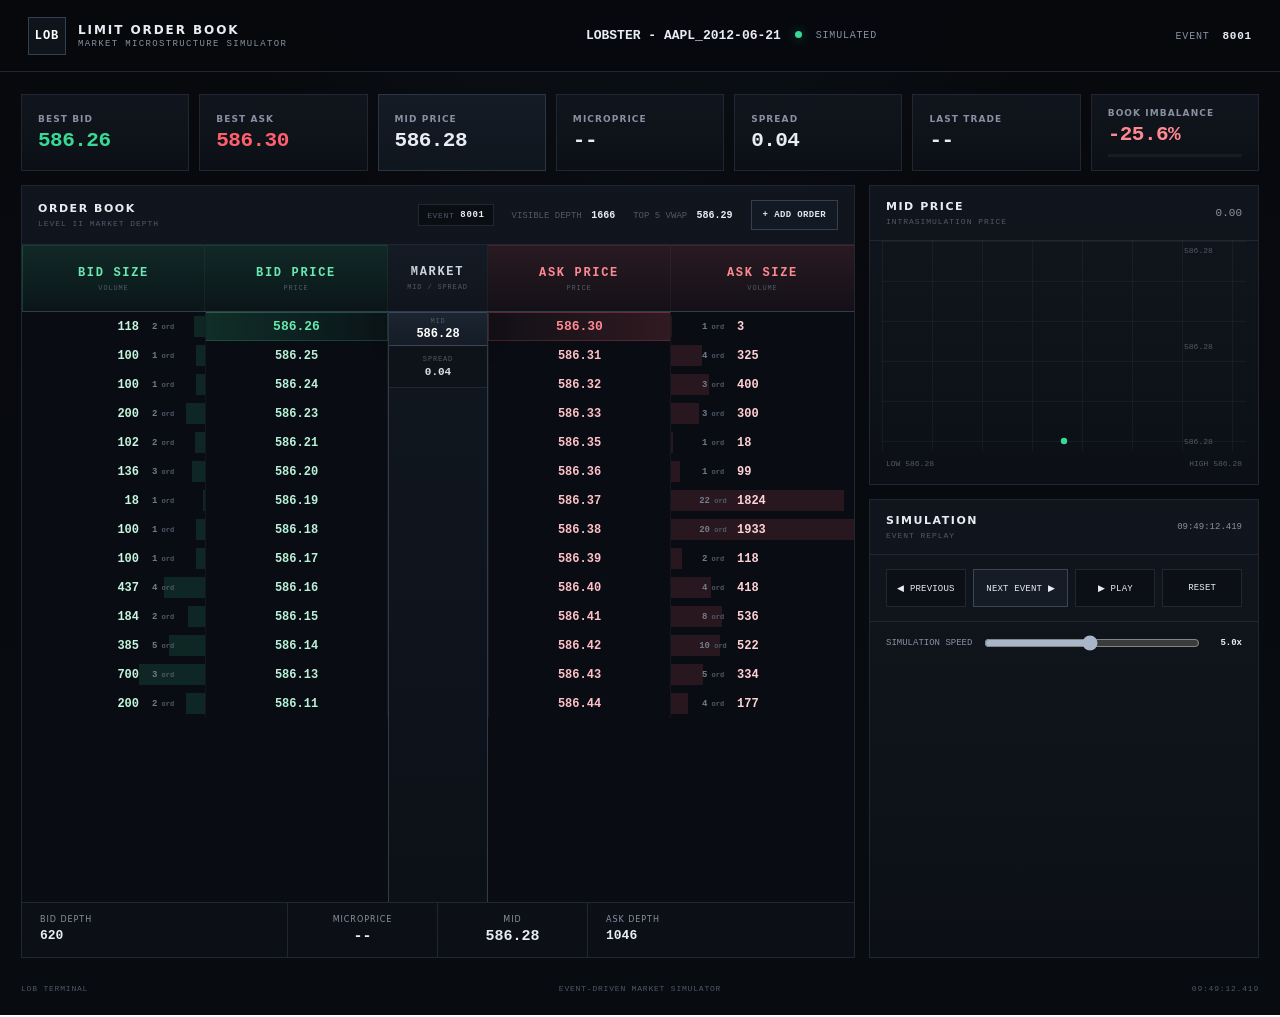
==== commit 836936d4: "backend-frontend connection" ====
--- a/webSimulator/index.html
+++ b/webSimulator/index.html
@@ -1,663 +1,408 @@
 <!DOCTYPE html>
 <html lang="en">
-
 <head>
     <meta charset="UTF-8">
     <meta name="viewport" content="width=device-width, initial-scale=1.0">
-
     <title>LOB Terminal</title>
-
     <link rel="stylesheet" href="style.css">
 </head>
-
 <body>
-
 <div class="app-shell">
-
     <!-- =========================
          TOP BAR
     ========================== -->
-
     <header class="topbar">
-
         <div class="brand-block">
-
             <div class="brand-mark">
                 LOB
             </div>
-
             <div>
                 <div class="brand-title">
                     LIMIT ORDER BOOK
                 </div>
-
                 <div class="brand-subtitle">
                     MARKET MICROSTRUCTURE SIMULATOR
                 </div>
             </div>
-
         </div>
-
-
         <div class="market-selector">
-
             <span class="market-symbol">
                 LOBSTER - AAPL_2012-06-21
             </span>
-
             <span class="market-status">
                 <span class="status-dot"></span>
                 SIMULATED
             </span>
-
         </div>
-
-
         <div class="top-actions">
-
             <span class="event-indicator">
                 EVENT
                 <strong id="eventId">000001</strong>
             </span>
-
         </div>
-
     </header>
-
-
     <!-- =========================
          MAIN CONTENT
     ========================== -->
-
     <main class="main-grid">
-
-
         <!-- =========================
              MARKET METRICS
         ========================== -->
-
         <section class="hero-metrics">
-
             <div class="metric-card">
-
                 <span class="metric-label">
                     BEST BID
                 </span>
-
                 <strong id="bestBid" class="bid-text">
                     --
                 </strong>
-
-            </div>
-
-
+            </div>
             <div class="metric-card">
-
                 <span class="metric-label">
                     BEST ASK
                 </span>
-
                 <strong id="bestAsk" class="ask-text">
                     --
                 </strong>
-
-            </div>
-
-
+            </div>
             <div class="metric-card featured">
-
                 <span class="metric-label">
                     MID PRICE
                 </span>
-
                 <strong id="midPrice">
                     --
                 </strong>
-
-            </div>
-
-
+            </div>
             <div class="metric-card">
-
                 <span class="metric-label">
                     MICROPRICE
                 </span>
-
                 <strong id="microPrice">
                     --
                 </strong>
-
-            </div>
-
-
+            </div>
             <div class="metric-card">
-
                 <span class="metric-label">
                     SPREAD
                 </span>
-
                 <strong id="spread">
                     --
                 </strong>
-
-            </div>
-
-
+            </div>
             <div class="metric-card">
-
                 <span class="metric-label">
                     LAST TRADE
                 </span>
-
                 <strong id="lastTrade">
                     --
                 </strong>
-
-            </div>
-
-
+            </div>
             <div class="metric-card imbalance-card">
-
                 <span class="metric-label">
                     BOOK IMBALANCE
                 </span>
-
                 <strong id="imbalance">
                     --
                 </strong>
-
                 <div class="imbalance-bar">
-
                     <div
                         id="imbalanceBidBar"
                         class="imbalance-bid-bar">
                     </div>
-
                     <div
                         id="imbalanceAskBar"
                         class="imbalance-ask-bar">
                     </div>
-
-                </div>
-
-            </div>
-
+                </div>
+            </div>
         </section>
-
-
-
         <!-- =========================
              ORDER BOOK
         ========================== -->
-
         <section class="book-panel panel">
-
-
             <div class="panel-header">
-
                 <div>
-
                     <h2>
                         ORDER BOOK
                     </h2>
-
                     <span class="panel-caption">
                         LEVEL II MARKET DEPTH
                     </span>
-
-                </div>
-
-
+                </div>
                 <div class="book-header-actions">
-
                     <div class="book-event-display">
-
                         <span>
                             EVENT
                         </span>
-
                         <strong id="bookEventId">
                             000001
                         </strong>
-
-                    </div>
-
-
+                    </div>
                     <div class="book-stats">
-
                         <span>
                             VISIBLE DEPTH
                             <strong id="visibleDepth">
                                 --
                             </strong>
                         </span>
-
                         <span>
                             TOP 5 VWAP
                             <strong id="vwap">
                                 --
                             </strong>
                         </span>
-
-                    </div>
-
-
+                    </div>
                     <button
                         id="addOrderBtn"
                         class="add-order-button"
                         type="button">
-
                         + ADD ORDER
-
                     </button>
-
-                </div>
-
-
-
+                </div>
                 <!-- =========================
                      ORDER FORM
                 ========================== -->
-
                 <div
                     id="orderForm"
                     class="order-form hidden">
-
                     <div class="order-form-header">
-
                         <div>
-
                             <h3>
                                 ADD LIMIT ORDER
                             </h3>
-
                             <span>
                                 PLACE A USER ORDER INTO THE BOOK
                             </span>
-
                         </div>
-
-
                         <button
                             id="closeOrderForm"
                             class="close-order-button"
                             type="button">
-
                             ×
-
                         </button>
-
-                    </div>
-
-
-
+                    </div>
                     <div class="order-form-controls">
-
                         <div class="order-side-toggle">
-
                             <button
                                 id="buyOrderBtn"
                                 class="order-side-button buy active"
                                 type="button">
-
                                 BUY
-
                             </button>
-
-
                             <button
                                 id="sellOrderBtn"
                                 class="order-side-button sell"
                                 type="button">
-
                                 SELL
-
                             </button>
-
                         </div>
-
-
                         <label class="order-field">
-
                             <span>
                                 PRICE
                             </span>
-
                             <input
                                 id="orderPrice"
                                 type="number"
                                 min="0.01"
                                 step="0.01"
                                 placeholder="100.02">
-
                         </label>
-
-
                         <label class="order-field">
-
                             <span>
                                 SIZE
                             </span>
-
                             <input
                                 id="orderSize"
                                 type="number"
                                 min="1"
                                 step="1"
                                 placeholder="100">
-
                         </label>
-
-
                         <button
                             id="submitOrderBtn"
                             class="submit-order-button buy"
                             type="button">
-
                             PLACE BUY ORDER
-
                         </button>
-
-                    </div>
-
-
+                    </div>
                     <div
                         id="orderFormMessage"
                         class="order-form-message">
                     </div>
-
-                </div>
-
-            </div>
-
-
-
+                </div>
+            </div>
             <!-- =========================
                  ORDER BOOK HEADERS
             ========================== -->
-
             <div class="book-header-row">
-
                 <div class="bid-head">
                     <span>BID SIZE</span>
                     <small>VOLUME</small>
                 </div>
-
-
                 <div class="bid-price-head">
                     <span>BID PRICE</span>
                     <small>PRICE</small>
                 </div>
-
-
                 <div class="market-head">
                     <span>MARKET</span>
                     <small>MID / SPREAD</small>
                 </div>
-
-
                 <div class="ask-price-head">
                     <span>ASK PRICE</span>
                     <small>PRICE</small>
                 </div>
-
-
                 <div class="ask-head">
                     <span>ASK SIZE</span>
                     <small>VOLUME</small>
                 </div>
-
-            </div>
-
-
-
+            </div>
             <!-- =========================
                  ORDER BOOK BODY
             ========================== -->
-
             <div class="book-wrap">
-
                 <div
                     id="bidBook"
                     class="book-side bid-side">
                 </div>
-
-
                 <div
                     id="bidPriceBook"
                     class="price-column bid-price-column">
                 </div>
-
-
                 <div
                     id="marketColumn"
                     class="market-column">
                 </div>
-
-
                 <div
                     id="askPriceBook"
                     class="price-column ask-price-column">
                 </div>
-
-
                 <div
                     id="askBook"
                     class="book-side ask-side">
                 </div>
-
-            </div>
-
-
-
+            </div>
             <!-- =========================
                  ORDER BOOK FOOTER
             ========================== -->
-
             <div class="book-footer">
-
                 <div>
-
                     <span>
                         BID DEPTH
                     </span>
-
                     <strong id="bidDepth">
                         --
                     </strong>
-
-                </div>
-
-
+                </div>
                 <div class="mid-footer">
-
                     <span>
                         MICROPRICE
                     </span>
-
                     <strong id="bookMicroPrice">
                         --
                     </strong>
-
-                </div>
-
-
+                </div>
                 <div class="mid-footer">
-
                     <span>
                         MID
                     </span>
-
                     <strong id="bookMid">
                         --
                     </strong>
-
-                </div>
-
-
+                </div>
                 <div>
-
                     <span>
                         ASK DEPTH
                     </span>
-
                     <strong id="askDepth">
                         --
                     </strong>
-
-                </div>
-
-            </div>
-
+                </div>
+            </div>
         </section>
-
-
-
         <!-- =========================
              RIGHT SIDE
         ========================== -->
-
         <aside class="side-column">
-
-
             <!-- =========================
                  PRICE CHART
             ========================== -->
-
             <section class="chart-panel panel">
-
                 <div class="panel-header">
-
                     <div>
-
                         <h2>
                             MID PRICE
                         </h2>
-
                         <span class="panel-caption">
                             INTRASIMULATION PRICE
                         </span>
-
-                    </div>
-
-
+                    </div>
                     <strong
                         id="chartChange"
                         class="chart-change">
-
                         --
-
-                    </strong>
-
-                </div>
-
-
+                    </strong>
+                </div>
                 <div class="chart-area">
-
                     <canvas id="priceChart"></canvas>
-
                     <div
                         id="yLabels"
                         class="chart-y-labels">
                     </div>
-
-                </div>
-
-
+                </div>
                 <div class="chart-footer">
-
                     <span id="chartLow">
                         LOW --
                     </span>
-
                     <span id="chartHigh">
                         HIGH --
                     </span>
-
-                </div>
-
+                </div>
             </section>
-
-
-
             <!-- =========================
                  SIMULATION CONTROLS
             ========================== -->
-
             <section class="controls-panel panel">
-
                 <div class="panel-header">
-
                     <div>
-
                         <h2>
                             SIMULATION
                         </h2>
-
                         <span class="panel-caption">
                             EVENT REPLAY
                         </span>
-
-                    </div>
-
-
+                    </div>
                     <span
                         id="simTime"
                         class="sim-time">
-
                         --:--:--.---
-
-                    </span>
-
-                </div>
-
-
+                    </span>
+                </div>
                 <div class="control-row">
-
                     <button
                         id="previousEvent"
                         class="control-btn">
-
                         ◀ PREVIOUS
-
                     </button>
-
-
                     <button
                         id="nextEvent"
                         class="control-btn primary">
-
                         NEXT EVENT ▶
-
                     </button>
-
-
                     <button
                         id="playButton"
                         class="control-btn">
-
                         ▶ PLAY
-
                     </button>
-
-
                     <button
                         id="resetButton"
                         class="control-btn">
-
                         RESET
-
                     </button>
-
-                </div>
-
-
+                </div>
                 <div class="speed-row">
-
                     <span>
                         SIMULATION SPEED
                     </span>
-
                     <input
                         id="speedSlider"
                         type="range"
@@ -665,112 +410,28 @@
                         max="10"
                         step="0.25"
                         value="5">
-
                     <strong id="speedValue">
                         5.0x
                     </strong>
-
-                </div>
-
+                </div>
             </section>
-
         </aside>
-
-
-
-        <!-- =========================
-             TIME & SALES
-        ========================== -->
-
-        <section class="tape-panel panel">
-
-            <div class="panel-header">
-
-                <div>
-
-                    <h2>
-                        TIME &amp; SALES
-                    </h2>
-
-                    <span class="panel-caption">
-                        RECENT EXECUTIONS
-                    </span>
-
-                </div>
-
-
-                <div class="last-trade">
-
-                    <span>
-                        LAST
-                    </span>
-
-                    <strong id="lastTradeSize">
-                        --
-                    </strong>
-
-                </div>
-
-            </div>
-
-
-            <div class="tape-head">
-
-                <span>
-                    TIME
-                </span>
-
-                <span>
-                    PRICE
-                </span>
-
-                <span>
-                    SIZE
-                </span>
-
-                <span>
-                    SIDE
-                </span>
-
-            </div>
-
-
-            <div
-                id="tapeBody"
-                class="tape-body">
-            </div>
-
-        </section>
-
     </main>
-
-
-
     <!-- =========================
          FOOTER
     ========================== -->
-
     <footer class="footer">
-
         <span>
             LOB TERMINAL
         </span>
-
         <span>
             EVENT-DRIVEN MARKET SIMULATOR
         </span>
-
         <span id="footerTime">
             --
         </span>
-
     </footer>
-
 </div>
-
-
 <script src="app.js"></script>
-
 </body>
-
 </html>
--- a/webSimulator/style.css
+++ b/webSimulator/style.css
@@ -1,1839 +1,456 @@
-:root {
-    --bg: #07090d;
-    --panel: #0d1118;
-    --panel-2: #10151d;
-
-    --border: #202733;
-    --border-bright: #303b4c;
-
-    --text: #e8edf4;
-    --muted: #8791a2;
-    --faint: #4f5968;
-
-    --green: #38d996;
-    --green-bright: #69e8b0;
-    --green-soft: rgba(56, 217, 150, 0.12);
-
-    --red: #ff5f6d;
-    --red-bright: #ff8992;
-    --red-soft: rgba(255, 95, 109, 0.12);
-
-    --blue: #6ea8ff;
-
-    --font-ui:
-        Inter,
-        system-ui,
-        -apple-system,
-        BlinkMacSystemFont,
-        "Segoe UI",
-        sans-serif;
-
-    --font-mono:
-        "JetBrains Mono",
-        Consolas,
-        monospace;
-}
-
-
-/* =========================================================
-   GLOBAL
-========================================================= */
-
-* {
-    box-sizing: border-box;
-}
-
-html,
-body {
-    min-height: 100%;
-}
-
-body {
-    margin: 0;
-
-    background:
-        radial-gradient(
-            circle at 50% -20%,
-            rgba(75, 105, 145, 0.10),
-            transparent 35%
-        ),
-        linear-gradient(
-            180deg,
-            #07090d,
-            #080b10
-        );
-
-    color: var(--text);
-    font-family: var(--font-ui);
-}
-
-button,
-input {
-    font: inherit;
-}
-
-button {
-    cursor: pointer;
-    color: inherit;
-}
-
-
-/* =========================================================
-   APP
-========================================================= */
-
-.app-shell {
-    min-height: 100vh;
-
-    background:
-        radial-gradient(
-            circle at 50% -20%,
-            rgba(75, 105, 145, 0.10),
-            transparent 35%
-        ),
-        linear-gradient(
-            180deg,
-            #07090d,
-            #080b10
-        );
-}
-
-
-/* =========================================================
-   TOP BAR
-========================================================= */
-
-.topbar {
-    height: 72px;
-
-    border-bottom: 1px solid var(--border);
-
-    display: flex;
-    align-items: center;
-    justify-content: space-between;
-
-    padding: 0 28px;
-
-    background: rgba(7, 9, 13, 0.94);
-
-    backdrop-filter: blur(16px);
-
-    position: sticky;
-    top: 0;
-
-    z-index: 20;
-}
-
-.brand-block,
-.market-selector,
-.top-actions {
-    display: flex;
-    align-items: center;
-}
-
-.brand-block {
-    gap: 12px;
-}
-
-.brand-mark {
-    width: 38px;
-    height: 38px;
-
-    border: 1px solid #334052;
-
-    display: grid;
-    place-items: center;
-
-    color: #fff;
-
-    font:
-        700 12px
-        var(--font-mono);
-
-    letter-spacing: 0.08em;
-
-    background: #0f141b;
-}
-
-.brand-title {
-    font-size: 12px;
-    font-weight: 750;
-    letter-spacing: 0.16em;
-}
-
-.brand-subtitle {
-    color: var(--muted);
-
-    font:
-        9px
-        var(--font-mono);
-
-    letter-spacing: 0.15em;
-
-    margin-top: 2px;
-}
-
-.market-selector {
-    gap: 14px;
-}
-
-.market-symbol {
-    font:
-        650 13px
-        var(--font-mono);
-}
-
-.market-status {
-    font:
-        10px
-        var(--font-mono);
-
-    color: var(--muted);
-
-    letter-spacing: 0.08em;
-}
-
-.status-dot {
-    width: 7px;
-    height: 7px;
-
-    display: inline-block;
-
-    border-radius: 50%;
-
-    background: var(--green);
-
-    margin-right: 7px;
-
-    box-shadow:
-        0 0 12px
-        rgba(56, 217, 150, 0.45);
-}
-
-.event-indicator {
-    font:
-        10px
-        var(--font-mono);
-
-    color: var(--muted);
-
-    letter-spacing: 0.08em;
-}
-
-.event-indicator strong {
-    color: var(--text);
-
-    margin-left: 6px;
-
-    font-size: 11px;
-}
-
-
-/* =========================================================
-   MAIN GRID
-========================================================= */
-
-.main-grid {
-    width: min(
-        1660px,
-        calc(100% - 42px)
-    );
-
-    margin:
-        22px auto
-        26px;
-
-    display: grid;
-
-    grid-template-columns:
-        minmax(0, 1.65fr)
-        minmax(390px, 0.75fr);
-
-    gap: 14px;
-}
-
-
-/* =========================================================
-   METRICS
-========================================================= */
-
-.hero-metrics {
-    grid-column: 1 / -1;
-
-    display: grid;
-
-    grid-template-columns:
-        repeat(7, 1fr);
-
-    gap: 10px;
-}
-
-.panel,
-.metric-card {
-    background:
-        linear-gradient(
-            180deg,
-            rgba(17, 22, 30, 0.98),
-            rgba(12, 16, 22, 0.98)
-        );
-
-    border: 1px solid var(--border);
-}
-
-.metric-card {
-    min-height: 76px;
-
-    padding:
-        13px
-        16px;
-
-    display: flex;
-
-    flex-direction: column;
-
-    justify-content: center;
-
-    position: relative;
-}
-
-.metric-card.featured {
-    background:
-        linear-gradient(
-            180deg,
-            #141b25,
-            #10161e
-        );
-
-    border-color: #2b3544;
-}
-
-.metric-label {
-    font-size: 9px;
-
-    color: var(--muted);
-
-    letter-spacing: 0.12em;
-
-    font-weight: 650;
-}
-
-.metric-card strong {
-    font:
-        700 21px
-        var(--font-mono);
-
-    margin-top: 5px;
-
-    letter-spacing: -0.025em;
-}
-
-.bid-text {
-    color: var(--green);
-}
-
-.ask-text {
-    color: var(--red);
-}
-
-
-/* =========================================================
-   IMBALANCE
-========================================================= */
-
-.imbalance-bar {
-    height: 3px;
-
-    width: 100%;
-
-    display: flex;
-
-    margin-top: 8px;
-
-    background: #171c24;
-
-    overflow: hidden;
-}
-
-.imbalance-bid-bar {
-    height: 100%;
-
-    background: var(--green);
-
-    transition:
-        width 0.25s ease;
-}
-
-.imbalance-ask-bar {
-    height: 100%;
-
-    background: var(--red);
-
-    transition:
-        width 0.25s ease;
-}
-
-
-/* =========================================================
-   PANEL HEADER
-========================================================= */
-
-.panel-header {
-    padding:
-        14px
-        16px;
-
-    border-bottom:
-        1px solid
-        var(--border);
-
-    display: flex;
-
-    align-items: center;
-
-    justify-content: space-between;
-
-    position: relative;
-}
-
-.panel-header h2 {
-    margin: 0;
-
-    font-size: 11px;
-
-    font-weight: 750;
-
-    letter-spacing: 0.14em;
-}
-
-.panel-caption {
-    display: block;
-
-    color: var(--faint);
-
-    font:
-        8px
-        var(--font-mono);
-
-    letter-spacing: 0.12em;
-
-    margin-top: 4px;
-}
-
-
-/* =========================================================
-   ORDER BOOK
-========================================================= */
-
-.book-panel {
-    min-height: 760px;
-}
-
-.book-header-actions {
-    display: flex;
-
-    align-items: center;
-
-    gap: 18px;
-}
-
-.book-event-display {
-    display: flex;
-
-    align-items: center;
-
-    gap: 6px;
-
-    padding:
-        5px
-        8px;
-
-    border:
-        1px solid
-        var(--border);
-
-    background: #0a0e13;
-
-    font:
-        8px
-        var(--font-mono);
-
-    color: var(--faint);
-
-    letter-spacing: 0.08em;
-}
-
-.book-event-display strong {
-    color: var(--text);
-
-    font-size: 9px;
-}
-
-.book-stats {
-    display: flex;
-
-    gap: 18px;
-
-    font:
-        9px
-        var(--font-mono);
-
-    color: var(--faint);
-}
-
-.book-stats strong {
-    color: var(--text);
-
-    font-size: 10px;
-
-    margin-left: 4px;
-}
-
-.add-order-button {
-    height: 30px;
-
-    padding:
-        0
-        11px;
-
-    border:
-        1px solid
-        #334052;
-
-    background: #121923;
-
-    color: #dbe4ef;
-
-    font:
-        700 9px
-        var(--font-mono);
-
-    letter-spacing: 0.04em;
-
-    transition:
-        background 0.15s ease,
-        border-color 0.15s ease;
-}
-
-.add-order-button:hover {
-    background: #19222e;
-
-    border-color: #46556a;
-}
-
-
-/* =========================================================
-   ORDER BOOK HEADERS
-========================================================= */
-
-.book-header-row {
-    display: grid;
-
-    grid-template-columns:
-        1fr
-        1fr
-        100px
-        1fr
-        1fr;
-
-    min-height: 67px;
-
-    background:
-        linear-gradient(
-            180deg,
-            #0b1017,
-            #090d13
-        );
-
-    border-bottom:
-        1px solid
-        var(--border-bright);
-
-    text-align: center;
-
-    font-family: var(--font-mono);
-}
-
-.book-header-row > div {
-    display: flex;
-
-    flex-direction: column;
-
-    justify-content: center;
-
-    align-items: center;
-
-    gap: 4px;
-
-    border-right:
-        1px solid
-        rgba(255, 255, 255, 0.045);
-}
-
-.book-header-row > div:last-child {
-    border-right: 0;
-}
-
-.book-header-row span {
-    font-size: 12px;
-
-    font-weight: 900;
-
-    letter-spacing: 0.14em;
-}
-
-.book-header-row small {
-    font-size: 7px;
-
-    color: var(--faint);
-
-    letter-spacing: 0.12em;
-}
-
-
-/* BID HEADERS */
-
-.bid-head,
-.bid-price-head {
-    color: var(--green-bright);
-
-    background:
-        linear-gradient(
-            180deg,
-            rgba(56, 217, 150, 0.12),
-            rgba(56, 217, 150, 0.045)
-        );
-
-    border-top:
-        1px solid
-        rgba(56, 217, 150, 0.20);
-}
-
-.bid-head {
-    border-left:
-        1px solid
-        rgba(56, 217, 150, 0.20);
-}
-
-
-/* ASK HEADERS */
-
-.ask-price-head,
-.ask-head {
-    color: var(--red-bright);
-
-    background:
-        linear-gradient(
-            180deg,
-            rgba(255, 95, 109, 0.12),
-            rgba(255, 95, 109, 0.045)
-        );
-
-    border-top:
-        1px solid
-        rgba(255, 95, 109, 0.20);
-}
-
-.ask-head {
-    border-right:
-        1px solid
-        rgba(255, 95, 109, 0.20);
-}
-
-
-/* MARKET HEADER */
-
-.market-head {
-    color: #cbd4df;
-
-    background:
-        linear-gradient(
-            180deg,
-            #151b24,
-            #10151d
-        );
-}
-
-
-/* =========================================================
-   ORDER BOOK BODY
-========================================================= */
-
-.book-wrap {
-    display: grid;
-
-    grid-template-columns:
-        1fr
-        1fr
-        100px
-        1fr
-        1fr;
-
-    height: 590px;
-
-    overflow: hidden;
-
-    background: #090d13;
-}
-
-.book-side,
-.price-column,
-.market-column {
-    display: flex;
-
-    flex-direction: column;
-}
-
-
-/* =========================================================
-   BOOK ROWS
-========================================================= */
-
-.book-row,
-.price-row {
-    height: 29px;
-
-    display: grid;
-
-    align-items: center;
-
-    font-family: var(--font-mono);
-
-    font-size: 12px;
-
-    font-weight: 650;
-
-    position: relative;
-
-    transition:
-        background 0.15s ease;
-}
-
-.book-row {
-    padding:
-        0
-        18px;
-}
-
-.bid-side .book-row {
-    grid-template-columns:
-        1fr
-        48px;
-}
-
-.ask-side .book-row {
-    grid-template-columns:
-        48px
-        1fr;
-}
-
-.book-row .volume,
-.book-row .count,
-.price-row {
-    z-index: 2;
-}
-
-
-/* =========================================================
-   DEPTH BARS
-========================================================= */
-
-.book-row .bar {
-    position: absolute;
-
-    top: 4px;
-    bottom: 4px;
-
-    opacity: 0.13;
-
-    transition:
-        width 0.2s ease;
-}
-
-.bid-side .bar {
-    right: 0;
-
-    background: var(--green);
-}
-
-.ask-side .bar {
-    left: 0;
-
-    background: var(--red);
-}
-
-
-/* =========================================================
-   VOLUME
-========================================================= */
-
-.bid-side .volume {
-    color: #c6f5df;
-
-    text-align: right;
-
-    font-weight: 800;
-}
-
-.ask-side .volume {
-    color: #ffd1d5;
-
-    text-align: left;
-
-    font-weight: 800;
-}
-
-
-/* =========================================================
-   ORDER COUNT
-========================================================= */
-
-.book-row .count {
-    color: #6f7a8b;
-
-    font-size: 9px;
-
-    text-align: center;
-
-    font-weight: 600;
-}
-
-.book-row .count::after {
-    content: " ord";
-
-    color: #4f5968;
-
-    font-size: 7px;
-}
-
-
-/* =========================================================
-   PRICE COLUMNS
-========================================================= */
-
-.price-row {
-    text-align: center;
-
-    color: #eef2f7;
-
-    font-size: 12px;
-
-    font-weight: 850;
-
-    border-left:
-        1px solid
-        rgba(255, 255, 255, 0.045);
-
-    border-right:
-        1px solid
-        rgba(255, 255, 255, 0.045);
-}
-
-.bid-price-column .price-row {
-    color: #b9f1d8;
-}
-
-.ask-price-column .price-row {
-    color: #ffc0c6;
-}
-
-
-/* =========================================================
-   BEST BID / ASK
-========================================================= */
-
-.price-row.best-bid {
-    background:
-        linear-gradient(
-            90deg,
-            rgba(56, 217, 150, 0.16),
-            rgba(56, 217, 150, 0.035)
-        );
-
-    color: var(--green-bright);
-
-    font-size: 13px;
-
-    box-shadow:
-        inset 0 1px 0
-        rgba(56, 217, 150, 0.30),
-        inset 0 -1px 0
-        rgba(56, 217, 150, 0.20);
-}
-
-.price-row.best-ask {
-    background:
-        linear-gradient(
-            90deg,
-            rgba(255, 95, 109, 0.035),
-            rgba(255, 95, 109, 0.16)
-        );
-
-    color: var(--red-bright);
-
-    font-size: 13px;
-
-    box-shadow:
-        inset 0 1px 0
-        rgba(255, 95, 109, 0.30),
-        inset 0 -1px 0
-        rgba(255, 95, 109, 0.20);
-}
-
-
-/* =========================================================
-   CHANGE FLASH ANIMATION
-========================================================= */
-
-.book-row.flash-add,
-.price-row.flash-add {
-    animation:
-        bookAddFlash
-        0.55s
-        ease-out;
-}
-
-.book-row.flash-cancel,
-.price-row.flash-cancel {
-    animation:
-        bookCancelFlash
-        0.55s
-        ease-out;
-}
-
-.book-row.flash-trade,
-.price-row.flash-trade {
-    animation:
-        bookTradeFlash
-        0.55s
-        ease-out;
-}
-
-@keyframes bookAddFlash {
-
-    0% {
-        background: rgba(56, 217, 150, 0.30);
-    }
-
-    100% {
-        background: transparent;
-    }
-}
-
-@keyframes bookCancelFlash {
-
-    0% {
-        background: rgba(255, 95, 109, 0.25);
-    }
-
-    100% {
-        background: transparent;
-    }
-}
-
-@keyframes bookTradeFlash {
-
-    0% {
-        background: rgba(255, 255, 255, 0.20);
-    }
-
-    100% {
-        background: transparent;
-    }
-}
-
-
-/* =========================================================
-   MARKET CENTRE
-========================================================= */
-
-.market-column {
-    background:
-        linear-gradient(
-            180deg,
-            #111720,
-            #0c1118
-        );
-
-    border-left:
-        1px solid
-        #303b4c;
-
-    border-right:
-        1px solid
-        #303b4c;
-
-    align-items: stretch;
-}
-
-.market-mid {
-    height: 34px;
-
-    display: flex;
-
-    flex-direction: column;
-
-    justify-content: center;
-
-    align-items: center;
-
-    background:
-        linear-gradient(
-            180deg,
-            #1b2430,
-            #151c26
-        );
-
-    border-top:
-        1px solid
-        #394759;
-
-    border-bottom:
-        1px solid
-        #394759;
-
-    box-shadow:
-        0 0 20px
-        rgba(0, 0, 0, 0.25);
-}
-
-.market-mid-label {
-    font:
-        7px
-        var(--font-mono);
-
-    color: var(--faint);
-
-    letter-spacing: 0.12em;
-}
-
-.market-mid-price {
-    font:
-        800 12px
-        var(--font-mono);
-
-    color: #ffffff;
-
-    margin-top: 2px;
-}
-
-.market-spread {
-    height: 42px;
-
-    display: flex;
-
-    flex-direction: column;
-
-    justify-content: center;
-
-    align-items: center;
-
-    border-bottom:
-        1px solid
-        var(--border);
-
-    background: #0e131a;
-}
-
-.market-spread-label {
-    font:
-        7px
-        var(--font-mono);
-
-    color: var(--faint);
-
-    letter-spacing: 0.12em;
-}
-
-.market-spread-value {
-    font:
-        800 11px
-        var(--font-mono);
-
-    color: #d8e0ea;
-
-    margin-top: 3px;
-}
-
-
-/* =========================================================
-   FOOTER
-========================================================= */
-
-.book-footer {
-    display: grid;
-
-    grid-template-columns:
-        1fr
-        150px
-        150px
-        1fr;
-
-    border-top:
-        1px solid
-        var(--border);
-}
-
-.book-footer > div {
-    padding:
-        12px
-        18px;
-
-    display: flex;
-
-    flex-direction: column;
-
-    gap: 4px;
-
-    border-right:
-        1px solid
-        var(--border);
-}
-
-.book-footer > div:last-child {
-    border: 0;
-}
-
-.book-footer span {
-    font-size: 8px;
-
-    color: var(--muted);
-
-    letter-spacing: 0.12em;
-}
-
-.book-footer strong {
-    font:
-        700 13px
-        var(--font-mono);
-}
-
-.mid-footer {
-    text-align: center;
-
-    align-items: center;
-}
-
-.mid-footer strong {
-    font-size: 15px;
-}
-
-
-/* =========================================================
-   CHART
-========================================================= */
-
-.side-column {
-    display: grid;
-
-    grid-template-rows:
-        380px
-        auto;
-
-    gap: 14px;
-}
-
-.chart-area {
-    height: 290px;
-
-    position: relative;
-
-    background-image:
-        linear-gradient(
-            rgba(255, 255, 255, 0.045) 1px,
-            transparent 1px
-        ),
-        linear-gradient(
-            90deg,
-            rgba(255, 255, 255, 0.045) 1px,
-            transparent 1px
-        );
-
-    background-size:
-        50px
-        40px;
-
-    margin:
-        0
-        12px;
-}
-
-.chart-area canvas {
-    width: 100%;
-    height: 100%;
-
-    display: block;
-}
-
-.chart-y-labels {
-    position: absolute;
-
-    right: 0;
-
-    top: 5px;
-    bottom: 5px;
-
-    width: 62px;
-
-    display: flex;
-
-    flex-direction: column;
-
-    justify-content: space-between;
-
-    color: var(--faint);
-
-    font:
-        8px
-        var(--font-mono);
-
-    pointer-events: none;
-}
-
-.chart-footer {
-    padding:
-        8px
-        16px
-        11px;
-
-    display: flex;
-
-    justify-content: space-between;
-
-    color: var(--faint);
-
-    font:
-        8px
-        var(--font-mono);
-}
-
-.chart-change {
-    font:
-        11px
-        var(--font-mono);
-}
-
-
-/* =========================================================
-   SIMULATION CONTROLS
-========================================================= */
-
-.controls-panel .control-row {
-    padding:
-        14px
-        16px;
-
-    display: grid;
-
-    grid-template-columns:
-        1fr
-        1.2fr
-        1fr
-        1fr;
-
-    gap: 7px;
-}
-
-.control-btn {
-    height: 38px;
-
-    padding:
-        0
-        10px;
-
-    border:
-        1px solid
-        var(--border);
-
-    background: #0c1016;
-
-    font:
-        9px
-        var(--font-mono);
-
-    letter-spacing: 0.02em;
-
-    transition:
-        background 0.15s ease,
-        border-color 0.15s ease;
-}
-
-.control-btn.primary {
-    border-color: #3a4658;
-
-    background: #151c26;
-}
-
-.control-btn:hover {
-    background: #151b24;
-
-    border-color: #364253;
-}
-
-.speed-row {
-    padding:
-        11px
-        16px
-        14px;
-
-    display: flex;
-
-    align-items: center;
-
-    gap: 10px;
-
-    border-top:
-        1px solid
-        var(--border);
-
-    font:
-        9px
-        var(--font-mono);
-
-    color: var(--muted);
-}
-
-.speed-row input {
-    flex: 1;
-
-    accent-color: #a9b5c8;
-}
-
-.speed-row strong {
-    color: var(--text);
-
-    width: 30px;
-
-    text-align: right;
-}
-
-.sim-time {
-    font:
-        9px
-        var(--font-mono);
-
-    color: var(--muted);
-}
-
-
-/* =========================================================
-   TIME & SALES
-========================================================= */
-
-.tape-panel {
-    grid-column: 1 / -1;
-
-    overflow: hidden;
-}
-
-.tape-head,
-.tape-row {
-    display: grid;
-
-    grid-template-columns:
-        1fr
-        1fr
-        0.8fr
-        0.7fr;
-
-    padding:
-        0
-        16px;
-
-    align-items: center;
-}
-
-.tape-head {
-    height: 27px;
-
-    color: var(--faint);
-
-    font:
-        8px
-        var(--font-mono);
-
-    letter-spacing: 0.1em;
-
-    border-bottom:
-        1px solid
-        var(--border);
-}
-
-.tape-body {
-    height: 175px;
-
-    overflow: hidden;
-}
-
-.tape-row {
-    height: 24px;
-
-    font:
-        9px
-        var(--font-mono);
-
-    border-bottom:
-        1px solid
-        rgba(255, 255, 255, 0.035);
-}
-
-.tape-row span:nth-child(2),
-.tape-row span:nth-child(3),
-.tape-row span:nth-child(4) {
-    text-align: right;
-}
-
-.tape-side {
-    font-size: 8px;
-
-    font-weight: 700;
-}
-
-.trade-up {
-    color: var(--green);
-}
-
-.trade-down {
-    color: var(--red);
-}
-
-.last-trade {
-    display: flex;
-
-    align-items: center;
-
-    gap: 8px;
-
-    font:
-        8px
-        var(--font-mono);
-
-    color: var(--faint);
-}
-
-.last-trade strong {
-    font:
-        10px
-        var(--font-mono);
-
-    color: var(--text);
-}
-
-
-/* =========================================================
-   FOOTER
-========================================================= */
-
-.footer {
-    width: min(
-        1660px,
-        calc(100% - 42px)
-    );
-
-    margin:
-        0
-        auto
-        22px;
-
-    display: flex;
-
-    justify-content: space-between;
-
-    color: var(--faint);
-
-    font:
-        8px
-        var(--font-mono);
-
-    letter-spacing: 0.1em;
-}
-
-
-/* =========================================================
-   ORDER FORM
-========================================================= */
-
-.order-form {
-    position: absolute;
-
-    left: 16px;
-    right: 16px;
-
-    top: 67px;
-
-    z-index: 5;
-
-    background: #0d1219;
-
-    border:
-        1px solid
-        #303b4c;
-
-    box-shadow:
-        0 18px 50px
-        rgba(0, 0, 0, 0.45);
-}
-
-.order-form.hidden {
-    display: none;
-}
-
-.order-form-header {
-    display: flex;
-
-    justify-content: space-between;
-
-    align-items: center;
-
-    padding:
-        12px
-        14px;
-
-    border-bottom:
-        1px solid
-        var(--border);
-}
-
-.order-form-header h3 {
-    margin: 0;
-
-    font-size: 10px;
-
-    letter-spacing: 0.12em;
-}
-
-.order-form-header span {
-    display: block;
-
-    color: var(--faint);
-
-    font:
-        8px
-        var(--font-mono);
-
-    margin-top: 3px;
-}
-
-.close-order-button {
-    border: 0;
-
-    background: none;
-
-    font-size: 20px;
-
-    color: var(--muted);
-}
-
-.order-form-controls {
-    display: grid;
-
-    grid-template-columns:
-        170px
-        1fr
-        1fr
-        190px;
-
-    gap: 10px;
-
-    padding: 14px;
-}
-
-.order-side-toggle {
-    display: grid;
-
-    grid-template-columns:
-        1fr
-        1fr;
-}
-
-.order-side-button {
-    border:
-        1px solid
-        var(--border);
-
-    background: #0a0e13;
-
-    font:
-        700 9px
-        var(--font-mono);
-}
-
-.order-side-button.buy.active {
-    background: var(--green-soft);
-
-    color: var(--green);
-
-    border-color:
-        rgba(56, 217, 150, 0.4);
-}
-
-.order-side-button.sell.active {
-    background: var(--red-soft);
-
-    color: var(--red);
-
-    border-color:
-        rgba(255, 95, 109, 0.4);
-}
-
-.order-field {
-    display: flex;
-
-    flex-direction: column;
-
-    gap: 5px;
-}
-
-.order-field span {
-    font:
-        8px
-        var(--font-mono);
-
-    color: var(--muted);
-}
-
-.order-field input {
-    height: 32px;
-
-    background: #080c11;
-
-    border:
-        1px solid
-        var(--border);
-
-    color: var(--text);
-
-    padding:
-        0
-        9px;
-
-    font:
-        11px
-        var(--font-mono);
-}
-
-.submit-order-button {
-    border:
-        1px solid
-        var(--border);
-
-    font:
-        700 9px
-        var(--font-mono);
-
-    background: #121923;
-}
-
-.submit-order-button.buy {
-    color: var(--green);
-
-    border-color:
-        rgba(56, 217, 150, 0.35);
-}
-
-.submit-order-button.sell {
-    color: var(--red);
-
-    border-color:
-        rgba(255, 95, 109, 0.35);
-}
-
-.order-form-message {
-    padding:
-        0
-        14px
-        12px;
-
-    font:
-        9px
-        var(--font-mono);
-
-    color: var(--muted);
-}
-
-.order-form-message.error {
-    color: var(--red);
-}
-
-.order-form-message.success {
-    color: var(--green);
-}
-
-
-/* =========================================================
-   RESPONSIVE
-========================================================= */
-
-@media (max-width: 1250px) {
-
-    .hero-metrics {
-        grid-template-columns:
-            repeat(4, 1fr);
-    }
-
-    .book-header-row,
-    .book-wrap {
-        grid-template-columns:
-            1fr
-            1fr
-            80px
-            1fr
-            1fr;
-    }
-
-    .book-header-row span {
-        font-size: 10px;
-    }
-
-}
-
-
-@media (max-width: 1100px) {
-
-    .main-grid {
-        grid-template-columns: 1fr;
-    }
-
-    .side-column {
-        grid-column: 1;
-    }
-
-    .book-panel {
-        grid-column: 1;
-    }
-
-    .hero-metrics {
-        grid-template-columns:
-            repeat(4, 1fr);
-    }
-
-    .market-selector {
-        display: none;
-    }
-
-    .tape-panel {
-        grid-column: 1 / -1;
-    }
-
-}
-
-
-@media (max-width: 720px) {
-
-    .topbar {
-        padding:
-            0
-            13px;
-    }
-
-    .top-actions {
-        display: none;
-    }
-
-    .main-grid {
-        width:
-            calc(100% - 18px);
-
-        margin-top: 9px;
-    }
-
-    .hero-metrics {
-        grid-template-columns:
-            repeat(2, 1fr);
-    }
-
-    .book-header-row,
-    .book-wrap {
-        grid-template-columns:
-            1fr
-            1fr
-            60px
-            1fr
-            1fr;
-    }
-
-    .book-wrap {
-        height: 510px;
-    }
-
-    .book-footer {
-        grid-template-columns:
-            1fr
-            1fr
-            1fr
-            1fr;
-    }
-
-    .book-footer > div {
-        padding:
-            10px
-            7px;
-    }
-
-    .book-stats,
-    .book-event-display {
-        display: none;
-    }
-
-    .side-column {
-        grid-template-rows:
-            auto
-            auto;
-    }
-
-    .controls-panel .control-row {
-        grid-template-columns:
-            1fr
-            1fr;
-    }
-
-    .footer {
-        width:
-            calc(100% - 18px);
-
-        gap: 8px;
-
-        flex-wrap: wrap;
-    }
-
-    .brand-subtitle {
-        display: none;
-    }
-
-    .order-form-controls {
-        grid-template-columns:
-            1fr
-            1fr;
-    }
-
-    .submit-order-button {
-        grid-column: 1 / -1;
-    }
-
-    .book-header-row {
-        min-height: 58px;
-    }
-
-    .book-header-row span {
-        font-size: 8px;
-    }
-
-    .book-header-row small {
-        display: none;
-    }
-
-    .book-row {
-        padding:
-            0
-            6px;
-    }
-
-    .book-row .count {
-        font-size: 8px;
-    }
-
-    .market-mid-price,
-    .market-spread-value {
-        font-size: 9px;
-    }
-
+:root{
+    --bg:#07090d;
+    --panel:#0d1118;
+    --panel-2:#10151d;
+    --border:#202733;
+    --border-bright:#303b4c;
+    --text:#e8edf4;
+    --muted:#8791a2;
+    --faint:#4f5968;
+    --green:#38d996;
+    --green-bright:#69e8b0;
+    --green-soft:rgba(56,217,150,.12);
+    --red:#ff5f6d;
+    --red-bright:#ff8992;
+    --red-soft:rgba(255,95,109,.12);
+    --blue:#6ea8ff;
+    --font-ui:Inter,system-ui,-apple-system,BlinkMacSystemFont,"Segoe UI",sans-serif;
+    --font-mono:"JetBrains Mono",Consolas,monospace;
+}
+*{box-sizing:border-box}
+html,body{min-height:100%}
+body{
+    margin:0;
+    background:radial-gradient(circle at 50% -20%,rgba(75,105,145,.10),transparent 35%),linear-gradient(180deg,#07090d,#080b10);
+    color:var(--text);
+    font-family:var(--font-ui);
+}
+button,input{font:inherit}
+button{cursor:pointer;color:inherit}
+.app-shell{
+    min-height:100vh;
+    background:radial-gradient(circle at 50% -20%,rgba(75,105,145,.10),transparent 35%),linear-gradient(180deg,#07090d,#080b10);
+}
+.topbar{
+    height:72px;
+    border-bottom:1px solid var(--border);
+    display:flex;
+    align-items:center;
+    justify-content:space-between;
+    padding:0 28px;
+    background:rgba(7,9,13,.94);
+    backdrop-filter:blur(16px);
+    position:sticky;
+    top:0;
+    z-index:20;
+}
+.brand-block,.market-selector,.top-actions{display:flex;align-items:center}
+.brand-block{gap:12px}
+.brand-mark{
+    width:38px;
+    height:38px;
+    border:1px solid #334052;
+    display:grid;
+    place-items:center;
+    color:#fff;
+    font:700 12px var(--font-mono);
+    letter-spacing:.08em;
+    background:#0f141b;
+}
+.brand-title{font-size:12px;font-weight:750;letter-spacing:.16em}
+.brand-subtitle{color:var(--muted);font:9px var(--font-mono);letter-spacing:.15em;margin-top:2px}
+.market-selector{gap:14px}
+.market-symbol{font:650 13px var(--font-mono)}
+.market-status{font:10px var(--font-mono);color:var(--muted);letter-spacing:.08em}
+.status-dot{
+    width:7px;
+    height:7px;
+    display:inline-block;
+    border-radius:50%;
+    background:var(--green);
+    margin-right:7px;
+    box-shadow:0 0 12px rgba(56,217,150,.45);
+}
+.event-indicator{font:10px var(--font-mono);color:var(--muted);letter-spacing:.08em}
+.event-indicator strong{color:var(--text);margin-left:6px;font-size:11px}
+.main-grid{
+    width:min(1660px,calc(100% - 42px));
+    margin:22px auto 26px;
+    display:grid;
+    grid-template-columns:minmax(0,1.65fr) minmax(390px,.75fr);
+    gap:14px;
+}
+.hero-metrics{grid-column:1/-1;display:grid;grid-template-columns:repeat(7,1fr);gap:10px}
+.panel,.metric-card{
+    background:linear-gradient(180deg,rgba(17,22,30,.98),rgba(12,16,22,.98));
+    border:1px solid var(--border);
+}
+.metric-card{
+    min-height:76px;
+    padding:13px 16px;
+    display:flex;
+    flex-direction:column;
+    justify-content:center;
+    position:relative;
+}
+.metric-card.featured{background:linear-gradient(180deg,#141b25,#10161e);border-color:#2b3544}
+.metric-label{font-size:9px;color:var(--muted);letter-spacing:.12em;font-weight:650}
+.metric-card strong{font:700 21px var(--font-mono);margin-top:5px;letter-spacing:-.025em}
+.bid-text{color:var(--green)}
+.ask-text{color:var(--red)}
+.imbalance-bar{
+    height:3px;
+    width:100%;
+    display:flex;
+    margin-top:8px;
+    background:#171c24;
+    overflow:hidden;
+}
+.imbalance-bid-bar{height:100%;background:var(--green);transition:width .25s ease}
+.imbalance-ask-bar{height:100%;background:var(--red);transition:width .25s ease}
+.panel-header{
+    padding:14px 16px;
+    border-bottom:1px solid var(--border);
+    display:flex;
+    align-items:center;
+    justify-content:space-between;
+    position:relative;
+}
+.panel-header h2{margin:0;font-size:11px;font-weight:750;letter-spacing:.14em}
+.panel-caption{display:block;color:var(--faint);font:8px var(--font-mono);letter-spacing:.12em;margin-top:4px}
+.book-panel{min-height:760px}
+.book-header-actions{display:flex;align-items:center;gap:18px}
+.book-event-display{
+    display:flex;
+    align-items:center;
+    gap:6px;
+    padding:5px 8px;
+    border:1px solid var(--border);
+    background:#0a0e13;
+    font:8px var(--font-mono);
+    color:var(--faint);
+    letter-spacing:.08em;
+}
+.book-event-display strong{color:var(--text);font-size:9px}
+.book-stats{display:flex;gap:18px;font:9px var(--font-mono);color:var(--faint)}
+.book-stats strong{color:var(--text);font-size:10px;margin-left:4px}
+.add-order-button{
+    height:30px;
+    padding:0 11px;
+    border:1px solid #334052;
+    background:#121923;
+    color:#dbe4ef;
+    font:700 9px var(--font-mono);
+    letter-spacing:.04em;
+    transition:background .15s ease,border-color .15s ease;
+}
+.add-order-button:hover{background:#19222e;border-color:#46556a}
+.book-header-row{
+    display:grid;
+    grid-template-columns:1fr 1fr 100px 1fr 1fr;
+    min-height:67px;
+    background:linear-gradient(180deg,#0b1017,#090d13);
+    border-bottom:1px solid var(--border-bright);
+    text-align:center;
+    font-family:var(--font-mono);
+}
+.book-header-row>div{
+    display:flex;
+    flex-direction:column;
+    justify-content:center;
+    align-items:center;
+    gap:4px;
+    border-right:1px solid rgba(255,255,255,.045);
+}
+.book-header-row>div:last-child{border-right:0}
+.book-header-row span{font-size:12px;font-weight:900;letter-spacing:.14em}
+.book-header-row small{font-size:7px;color:var(--faint);letter-spacing:.12em}
+.bid-head,.bid-price-head{
+    color:var(--green-bright);
+    background:linear-gradient(180deg,rgba(56,217,150,.12),rgba(56,217,150,.045));
+    border-top:1px solid rgba(56,217,150,.20);
+}
+.bid-head{border-left:1px solid rgba(56,217,150,.20)}
+.ask-price-head,.ask-head{
+    color:var(--red-bright);
+    background:linear-gradient(180deg,rgba(255,95,109,.12),rgba(255,95,109,.045));
+    border-top:1px solid rgba(255,95,109,.20);
+}
+.ask-head{border-right:1px solid rgba(255,95,109,.20)}
+.market-head{color:#cbd4df;background:linear-gradient(180deg,#151b24,#10151d)}
+.book-wrap{
+    display:grid;
+    grid-template-columns:1fr 1fr 100px 1fr 1fr;
+    height:590px;
+    overflow:hidden;
+    background:#090d13;
+}
+.book-side,.price-column,.market-column{display:flex;flex-direction:column}
+.book-row,.price-row{
+    height:29px;
+    display:grid;
+    align-items:center;
+    font-family:var(--font-mono);
+    font-size:12px;
+    font-weight:650;
+    position:relative;
+    transition:background .15s ease,box-shadow .15s ease;
+}
+.book-row{padding:0 18px}
+.bid-side .book-row{grid-template-columns:1fr 48px}
+.ask-side .book-row{grid-template-columns:48px 1fr}
+.book-row .volume,.book-row .count,.price-row{z-index:2}
+.book-row .bar{
+    position:absolute;
+    top:4px;
+    bottom:4px;
+    opacity:.13;
+    transition:width .2s ease;
+}
+.bid-side .bar{right:0;background:var(--green)}
+.ask-side .bar{left:0;background:var(--red)}
+.bid-side .volume{color:#c6f5df;text-align:right;font-weight:800}
+.ask-side .volume{color:#ffd1d5;text-align:left;font-weight:800}
+.book-row .count{color:#6f7a8b;font-size:9px;text-align:center;font-weight:600}
+.book-row .count::after{content:" ord";color:#4f5968;font-size:7px}
+.price-row{
+    text-align:center;
+    color:#eef2f7;
+    font-size:12px;
+    font-weight:850;
+    border-left:1px solid rgba(255,255,255,.045);
+    border-right:1px solid rgba(255,255,255,.045);
+}
+.bid-price-column .price-row{color:#b9f1d8}
+.ask-price-column .price-row{color:#ffc0c6}
+.price-row.best-bid{
+    background:linear-gradient(90deg,rgba(56,217,150,.16),rgba(56,217,150,.035));
+    color:var(--green-bright);
+    font-size:13px;
+    box-shadow:inset 0 1px 0 rgba(56,217,150,.30),inset 0 -1px 0 rgba(56,217,150,.20);
+}
+.price-row.best-ask{
+    background:linear-gradient(90deg,rgba(255,95,109,.035),rgba(255,95,109,.16));
+    color:var(--red-bright);
+    font-size:13px;
+    box-shadow:inset 0 1px 0 rgba(255,95,109,.30),inset 0 -1px 0 rgba(255,95,109,.20);
+}
+.book-row.flash-add,.price-row.flash-add{animation:bookAddFlash .65s ease-out}
+.book-row.flash-cancel,.price-row.flash-cancel{animation:bookCancelFlash .65s ease-out}
+.book-row.flash-trade,.price-row.flash-trade{animation:bookTradeFlash .65s ease-out}
+@keyframes bookAddFlash{
+    0%{background:rgba(56,217,150,.50);box-shadow:inset 0 0 12px rgba(56,217,150,.25)}
+    35%{background:rgba(56,217,150,.25);box-shadow:inset 0 0 7px rgba(56,217,150,.12)}
+    100%{background:transparent;box-shadow:none}
+}
+@keyframes bookCancelFlash{
+    0%{background:rgba(255,95,109,.45);box-shadow:inset 0 0 12px rgba(255,95,109,.22)}
+    35%{background:rgba(255,95,109,.22);box-shadow:inset 0 0 7px rgba(255,95,109,.10)}
+    100%{background:transparent;box-shadow:none}
+}
+@keyframes bookTradeFlash{
+    0%{background:rgba(255,255,255,.55);box-shadow:inset 0 0 13px rgba(255,255,255,.30),0 0 10px rgba(255,255,255,.10)}
+    30%{background:rgba(255,255,255,.30);box-shadow:inset 0 0 8px rgba(255,255,255,.17),0 0 6px rgba(255,255,255,.06)}
+    100%{background:transparent;box-shadow:none}
+}
+.market-column{
+    background:linear-gradient(180deg,#111720,#0c1118);
+    border-left:1px solid #303b4c;
+    border-right:1px solid #303b4c;
+    align-items:stretch;
+}
+.market-mid{
+    height:34px;
+    display:flex;
+    flex-direction:column;
+    justify-content:center;
+    align-items:center;
+    background:linear-gradient(180deg,#1b2430,#151c26);
+    border-top:1px solid #394759;
+    border-bottom:1px solid #394759;
+    box-shadow:0 0 20px rgba(0,0,0,.25);
+}
+.market-mid-label{font:7px var(--font-mono);color:var(--faint);letter-spacing:.12em}
+.market-mid-price{font:800 12px var(--font-mono);color:#fff;margin-top:2px}
+.market-spread{
+    height:42px;
+    display:flex;
+    flex-direction:column;
+    justify-content:center;
+    align-items:center;
+    border-bottom:1px solid var(--border);
+    background:#0e131a;
+}
+.market-spread-label{font:7px var(--font-mono);color:var(--faint);letter-spacing:.12em}
+.market-spread-value{font:800 11px var(--font-mono);color:#d8e0ea;margin-top:3px}
+.book-footer{
+    display:grid;
+    grid-template-columns:1fr 150px 150px 1fr;
+    border-top:1px solid var(--border);
+}
+.book-footer>div{
+    padding:12px 18px;
+    display:flex;
+    flex-direction:column;
+    gap:4px;
+    border-right:1px solid var(--border);
+}
+.book-footer>div:last-child{border:0}
+.book-footer span{font-size:8px;color:var(--muted);letter-spacing:.12em}
+.book-footer strong{font:700 13px var(--font-mono)}
+.mid-footer{text-align:center;align-items:center}
+.mid-footer strong{font-size:15px}
+.side-column{display:grid;grid-template-rows:300px auto;gap:14px}
+.chart-area{
+    height:210px;
+    position:relative;
+    background-image:linear-gradient(rgba(255,255,255,.045) 1px,transparent 1px),linear-gradient(90deg,rgba(255,255,255,.045) 1px,transparent 1px);
+    background-size:50px 40px;
+    margin:0 12px;
+}
+.chart-area canvas{width:100%;height:100%;display:block}
+.chart-y-labels{
+    position:absolute;
+    right:0;
+    top:5px;
+    bottom:5px;
+    width:62px;
+    display:flex;
+    flex-direction:column;
+    justify-content:space-between;
+    color:var(--faint);
+    font:8px var(--font-mono);
+    pointer-events:none;
+}
+.chart-footer{
+    padding:8px 16px 11px;
+    display:flex;
+    justify-content:space-between;
+    color:var(--faint);
+    font:8px var(--font-mono);
+}
+.chart-change{font:11px var(--font-mono)}
+.controls-panel .control-row{
+    padding:14px 16px;
+    display:grid;
+    grid-template-columns:1fr 1.2fr 1fr 1fr;
+    gap:7px;
+}
+.control-btn{
+    height:38px;
+    padding:0 10px;
+    border:1px solid var(--border);
+    background:#0c1016;
+    font:9px var(--font-mono);
+    letter-spacing:.02em;
+    transition:background .15s ease,border-color .15s ease;
+}
+.control-btn.primary{border-color:#3a4658;background:#151c26}
+.control-btn:hover{background:#151b24;border-color:#364253}
+.speed-row{
+    padding:11px 16px 14px;
+    display:flex;
+    align-items:center;
+    gap:10px;
+    border-top:1px solid var(--border);
+    font:9px var(--font-mono);
+    color:var(--muted);
+}
+.speed-row input{flex:1;accent-color:#a9b5c8}
+.speed-row strong{color:var(--text);width:30px;text-align:right}
+.sim-time{font:9px var(--font-mono);color:var(--muted)}
+.footer{
+    width:min(1660px,calc(100% - 42px));
+    margin:0 auto 22px;
+    display:flex;
+    justify-content:space-between;
+    color:var(--faint);
+    font:8px var(--font-mono);
+    letter-spacing:.1em;
+}
+.order-form{
+    position:absolute;
+    left:16px;
+    right:16px;
+    top:67px;
+    z-index:5;
+    background:#0d1219;
+    border:1px solid #303b4c;
+    box-shadow:0 18px 50px rgba(0,0,0,.45);
+}
+.order-form.hidden{display:none}
+.order-form-header{
+    display:flex;
+    justify-content:space-between;
+    align-items:center;
+    padding:12px 14px;
+    border-bottom:1px solid var(--border);
+}
+.order-form-header h3{margin:0;font-size:10px;letter-spacing:.12em}
+.order-form-header span{display:block;color:var(--faint);font:8px var(--font-mono);margin-top:3px}
+.close-order-button{border:0;background:none;font-size:20px;color:var(--muted)}
+.order-form-controls{
+    display:grid;
+    grid-template-columns:170px 1fr 1fr 190px;
+    gap:10px;
+    padding:14px;
+}
+.order-side-toggle{display:grid;grid-template-columns:1fr 1fr}
+.order-side-button{
+    border:1px solid var(--border);
+    background:#0a0e13;
+    font:700 9px var(--font-mono);
+}
+.order-side-button.buy.active{background:var(--green-soft);color:var(--green);border-color:rgba(56,217,150,.4)}
+.order-side-button.sell.active{background:var(--red-soft);color:var(--red);border-color:rgba(255,95,109,.4)}
+.order-field{display:flex;flex-direction:column;gap:5px}
+.order-field span{font:8px var(--font-mono);color:var(--muted)}
+.order-field input{
+    height:32px;
+    background:#080c11;
+    border:1px solid var(--border);
+    color:var(--text);
+    padding:0 9px;
+    font:11px var(--font-mono);
+}
+.submit-order-button{border:1px solid var(--border);font:700 9px var(--font-mono);background:#121923}
+.submit-order-button.buy{color:var(--green);border-color:rgba(56,217,150,.35)}
+.submit-order-button.sell{color:var(--red);border-color:rgba(255,95,109,.35)}
+.order-form-message{padding:0 14px 12px;font:9px var(--font-mono);color:var(--muted)}
+.order-form-message.error{color:var(--red)}
+.order-form-message.success{color:var(--green)}
+@media(max-width:1250px){
+    .hero-metrics{grid-template-columns:repeat(4,1fr)}
+    .book-header-row,.book-wrap{grid-template-columns:1fr 1fr 80px 1fr 1fr}
+    .book-header-row span{font-size:10px}
+}
+@media(max-width:1100px){
+    .main-grid{grid-template-columns:1fr}
+    .side-column{grid-column:1}
+    .book-panel{grid-column:1}
+    .hero-metrics{grid-template-columns:repeat(4,1fr)}
+    .market-selector{display:none}
+}
+@media(max-width:720px){
+    .topbar{padding:0 13px}
+    .top-actions{display:none}
+    .main-grid{width:calc(100% - 18px);margin-top:9px}
+    .hero-metrics{grid-template-columns:repeat(2,1fr)}
+    .book-header-row,.book-wrap{grid-template-columns:1fr 1fr 60px 1fr 1fr}
+    .book-wrap{height:510px}
+    .book-footer{grid-template-columns:1fr 1fr 1fr 1fr}
+    .book-footer>div{padding:10px 7px}
+    .book-stats,.book-event-display{display:none}
+    .side-column{grid-template-rows:auto auto}
+    .controls-panel .control-row{grid-template-columns:1fr 1fr}
+    .footer{width:calc(100% - 18px);gap:8px;flex-wrap:wrap}
+    .brand-subtitle{display:none}
+    .order-form-controls{grid-template-columns:1fr 1fr}
+    .submit-order-button{grid-column:1/-1}
+    .book-header-row{min-height:58px}
+    .book-header-row span{font-size:8px}
+    .book-header-row small{display:none}
+    .book-row{padding:0 6px}
+    .book-row .count{font-size:8px}
+    .market-mid-price,.market-spread-value{font-size:9px}
 }
